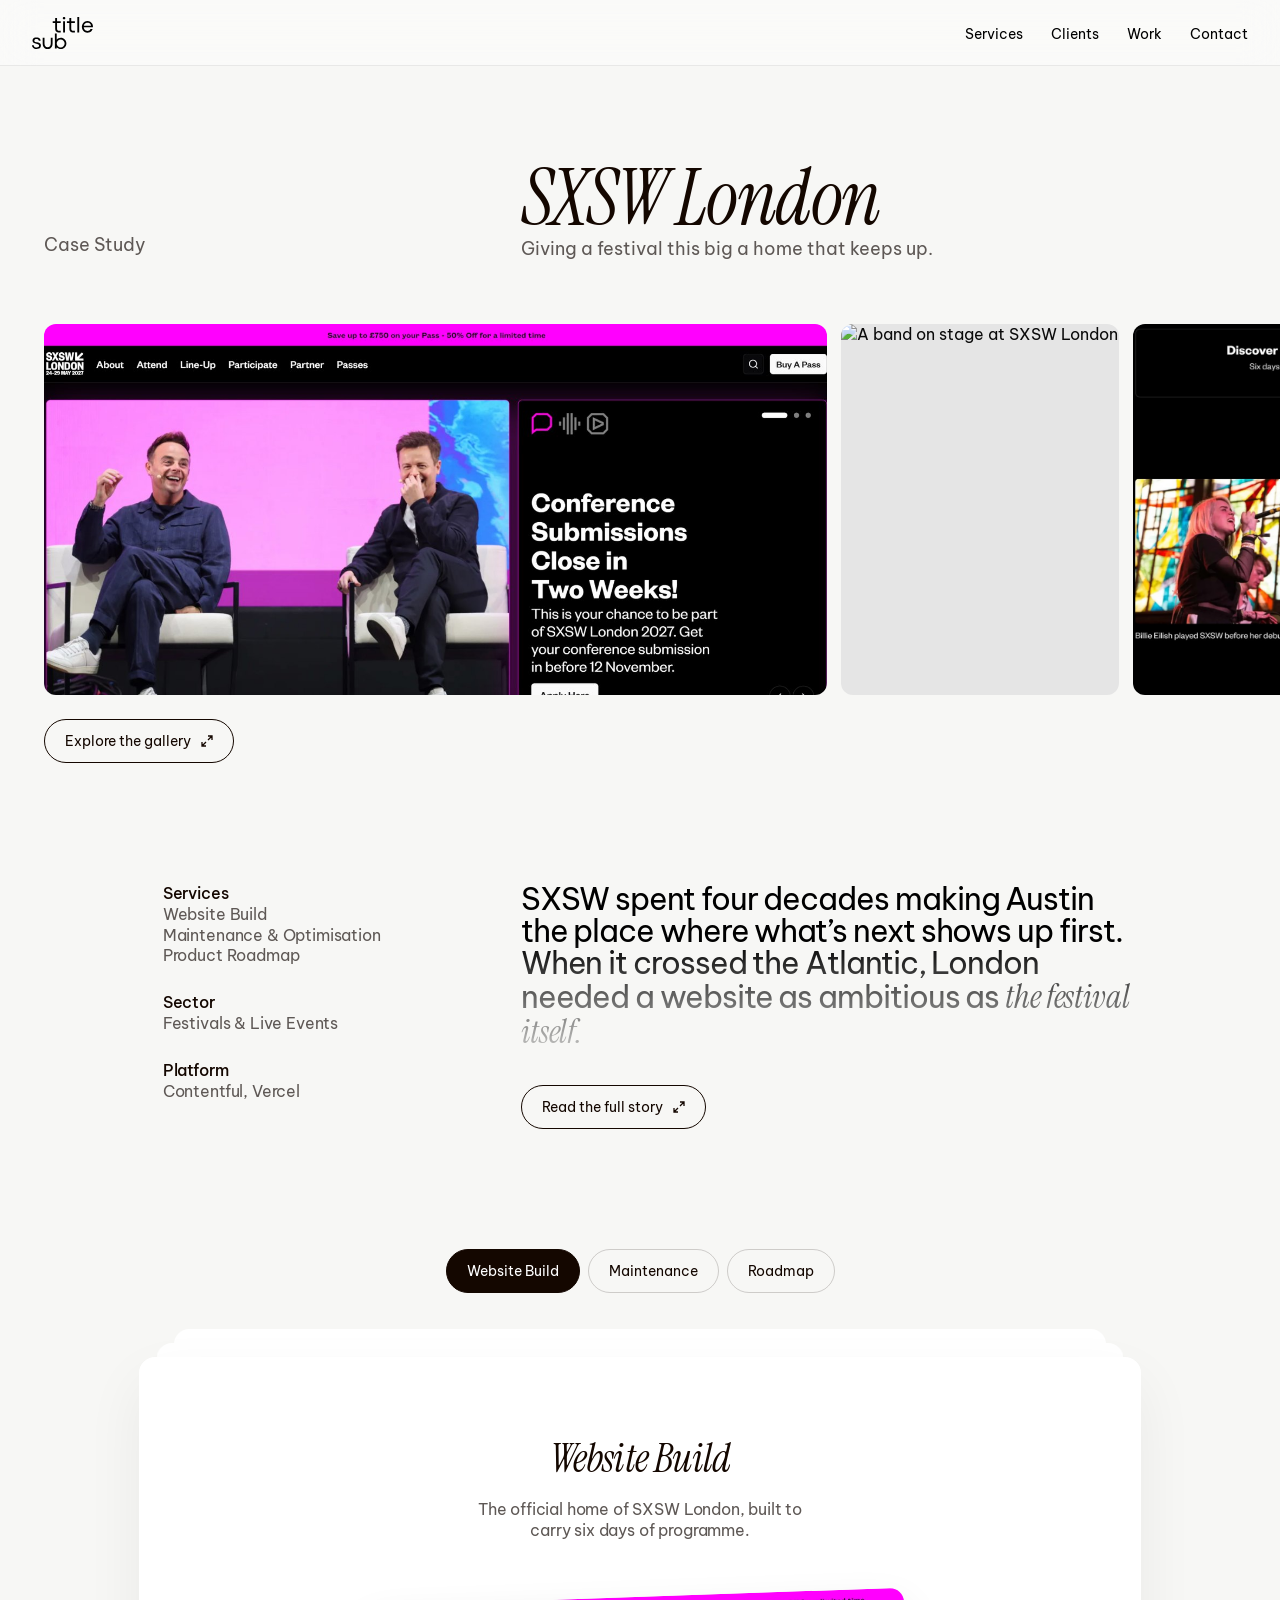
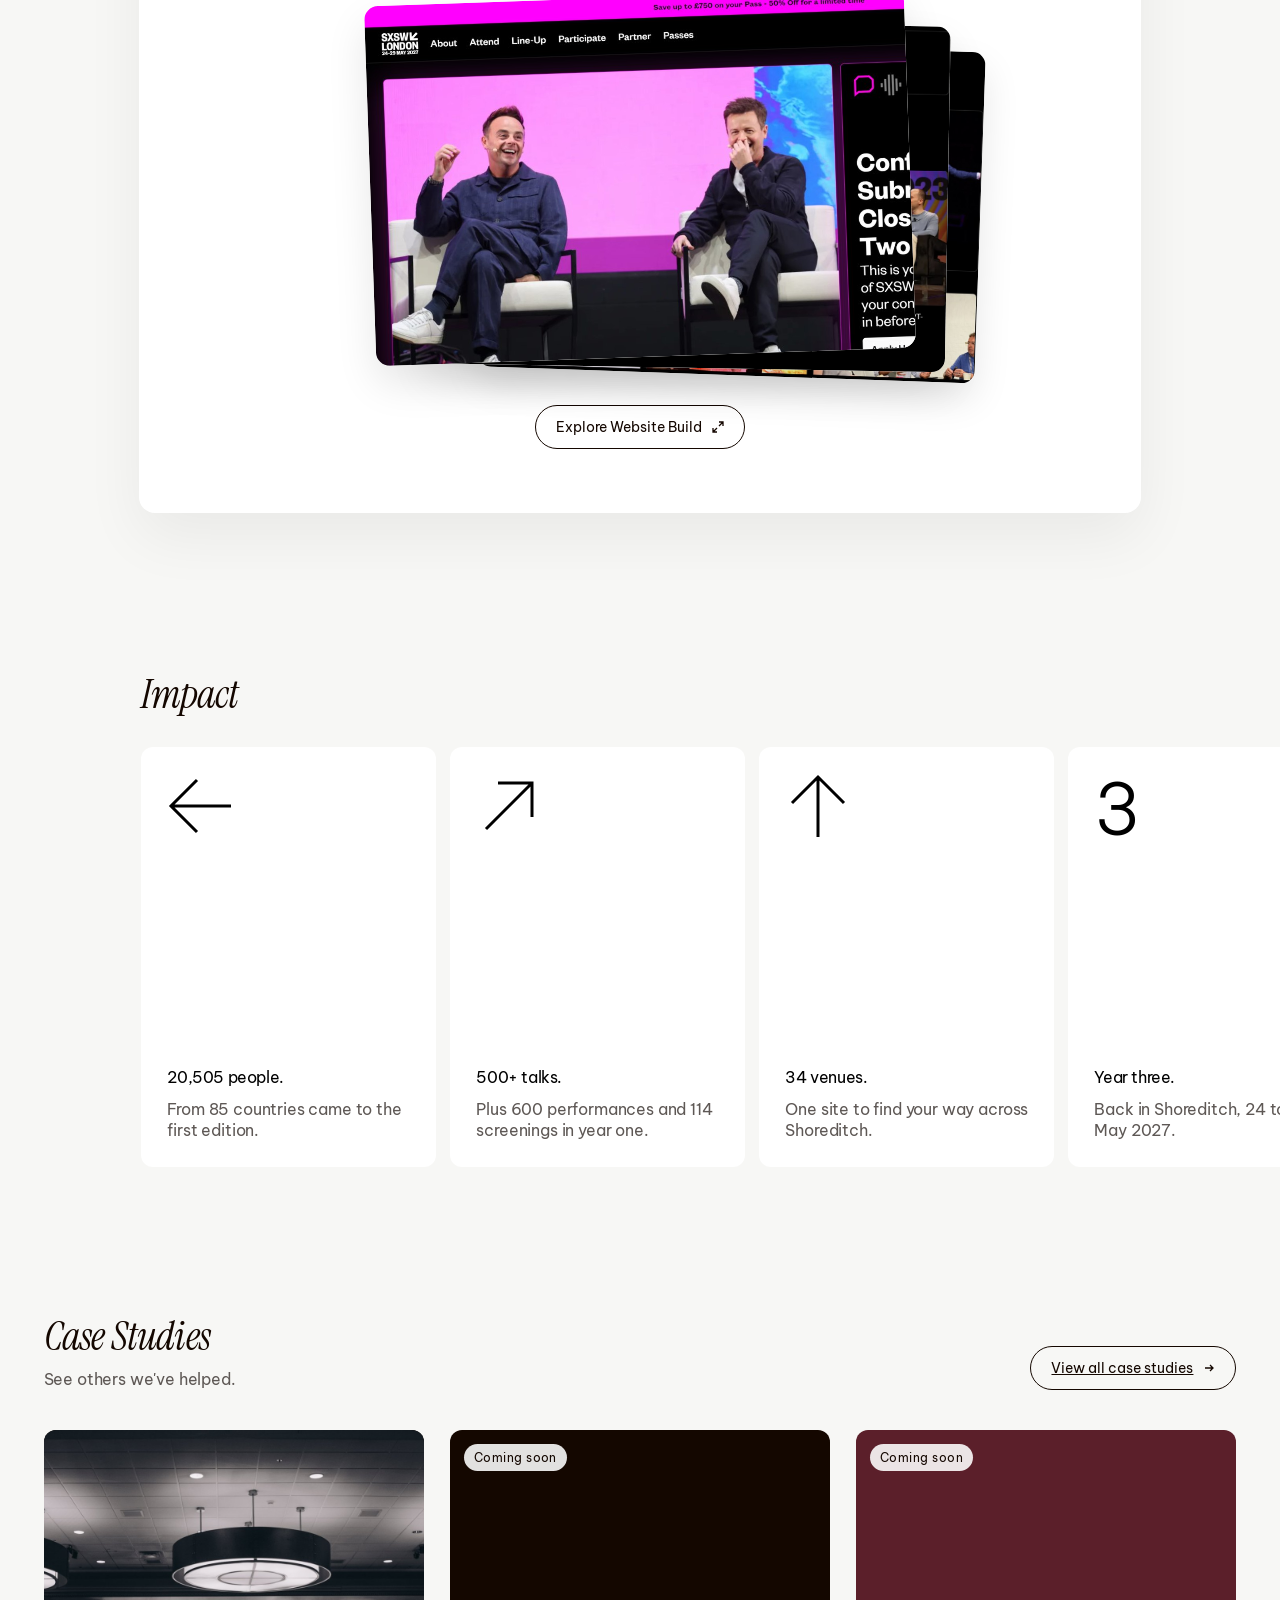
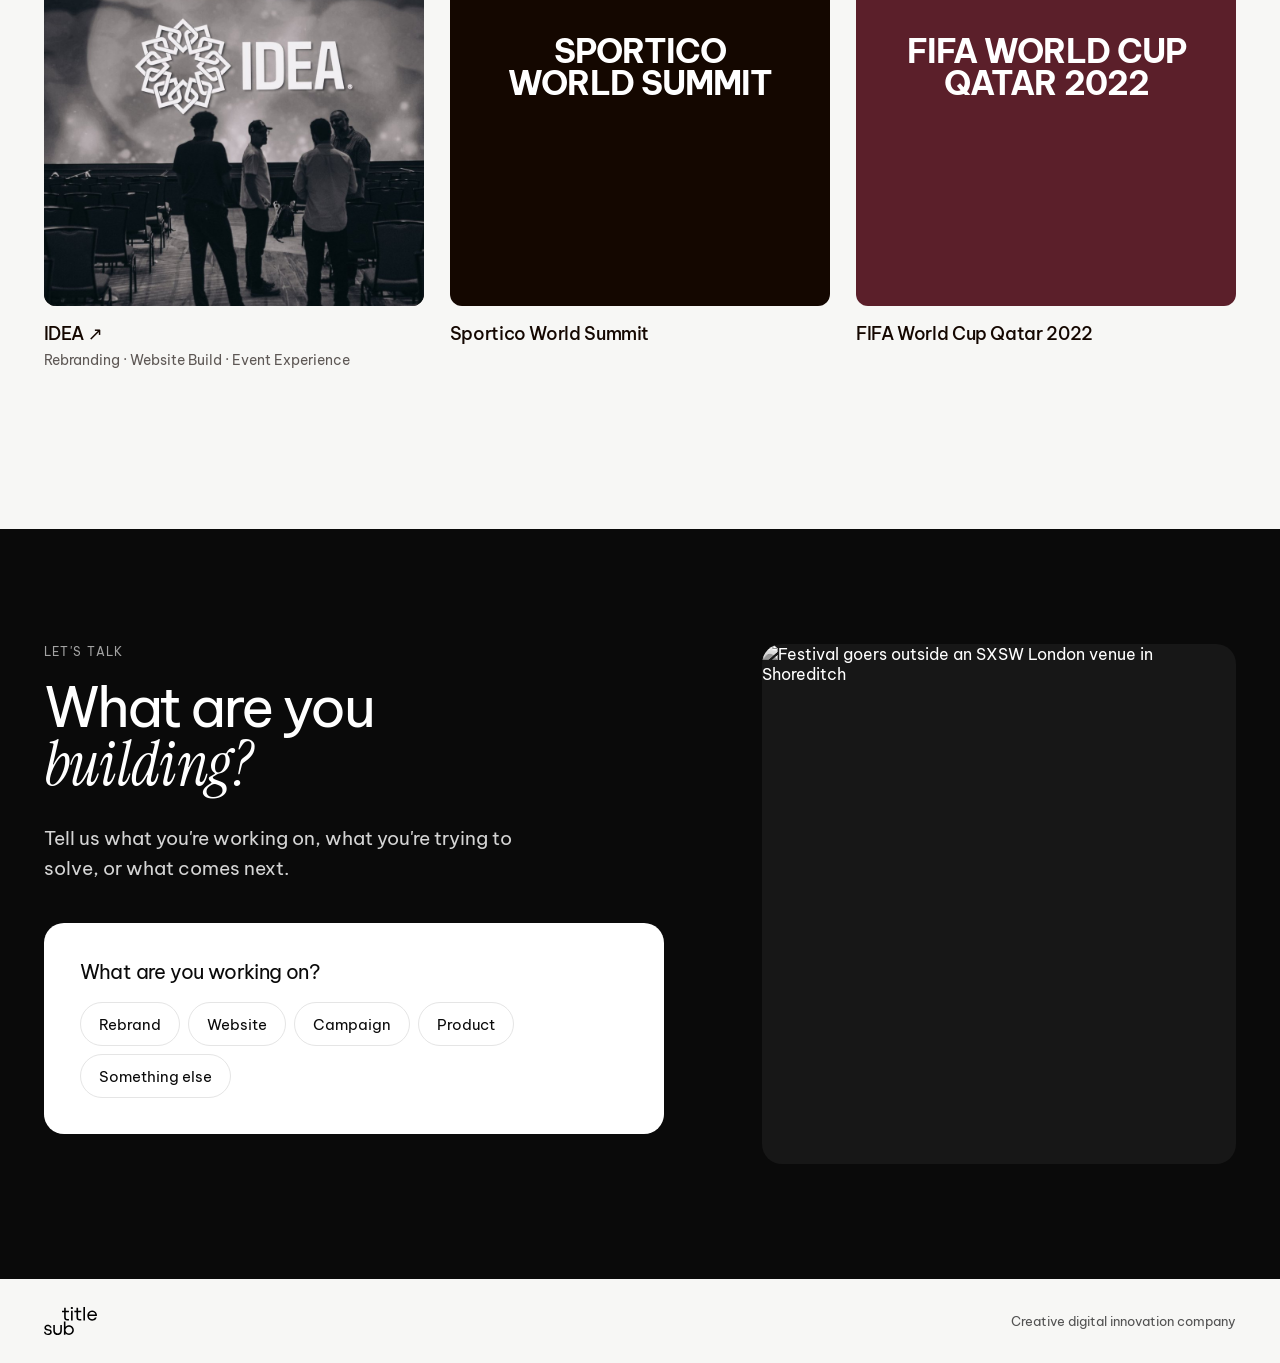
==== sxsw-london.html @ 3536a0f5 "SXSW London case study" ====
<!DOCTYPE html>
<html lang="en">
<head>
<meta charset="UTF-8">
<meta name="viewport" content="width=device-width, initial-scale=1.0">
<title>SXSW London / subtitle</title>
<meta name="robots" content="noindex">
<link rel="preconnect" href="https://fonts.googleapis.com">
<link rel="preconnect" href="https://fonts.gstatic.com" crossorigin>
<link rel="stylesheet" href="https://fonts.googleapis.com/css2?family=Be+Vietnam+Pro:wght@300;400;500;600;700&family=Instrument+Serif:ital@1&display=swap">
<link rel="stylesheet" href="assets/tiles.css">
<style>
:root{
  --ink:#0A0A0A; --grey-700:#404040; --grey-600:#525252; --grey-200:#E5E5E5;
  --paper:#F7F7F5; --white:#FFFFFF;
  --idea-midnight:#0D003C; --idea-abyss:#2B01BE; --idea-sky:#0190FF; --idea-frost:#D8EFFF;
  --ease:cubic-bezier(.16,1,.3,1);
  --gutter:clamp(20px,3.4vw,48px);
  --peek:min(240px,30vw);
}
*,*::before,*::after{box-sizing:border-box}
html{-webkit-text-size-adjust:100%;overflow-x:clip}
body{margin:0;background:var(--paper);color:var(--ink);font-family:'Be Vietnam Pro',system-ui,sans-serif;-webkit-font-smoothing:antialiased;overflow-x:clip}
img{display:block;max-width:100%}
a{color:inherit}
button{font:inherit;color:inherit;background:none;border:0;padding:0;cursor:pointer}
.serif{font-family:'Instrument Serif',Georgia,serif;font-style:italic;font-weight:400;letter-spacing:-.01em}
.label{font-size:12px;letter-spacing:.12em;text-transform:uppercase;color:var(--grey-600)}
.sr-only{position:absolute;width:1px;height:1px;overflow:hidden;clip:rect(0 0 0 0);white-space:nowrap}
:focus-visible{outline:2px solid var(--idea-abyss);outline-offset:3px}

/* ── NAV (matches wearesubtitle.com) ── */
.nav{position:fixed;top:0;left:0;right:0;height:66px;z-index:50;background:rgba(255,255,255,.4);-webkit-backdrop-filter:blur(18px);backdrop-filter:blur(18px);border-bottom:1px solid rgba(0,0,0,.07);transition:opacity .4s var(--ease),transform .4s var(--ease)}
.nav-inner{max-width:1536px;height:100%;margin:0 auto;padding:0 32px;display:flex;align-items:center;justify-content:space-between}
.nav-logo img{height:32px;width:auto}
.nav-links{display:flex;gap:28px;list-style:none;margin:0;padding:0}
.nav-links a{font-size:14px;color:#000;text-decoration:none}
.nav-links a:hover{text-decoration:underline;text-underline-offset:4px}
.nav.hidden{opacity:0;transform:translateY(-100%);pointer-events:none}
@media (max-width:560px){.nav-inner{padding:0 20px}.nav-links{gap:16px}.nav-links a{font-size:13px}}

/* ── HERO ──────────────────────── */
.hero{position:relative;height:220vh;background:var(--paper)}
.hero-stage{position:sticky;top:0;height:100vh;height:100svh;overflow:hidden;transition:transform .8s var(--ease)}
.hero-stage.shift{transform:translateX(-6vw)}
.beam{position:absolute;top:0;left:44vw;width:12vw;height:62vh;background:var(--idea-sky);opacity:0;clip-path:polygon(44% 0,56% 0,100% 100%,0 100%);pointer-events:none}
.scroll-cue{position:absolute;right:var(--gutter);bottom:8vh;display:flex;align-items:center;gap:12px;font-size:13px;color:var(--grey-600)}
.scroll-cue i{display:block;width:1px;height:48px;background:var(--ink)}
.blue{position:absolute;inset:0;background:var(--idea-abyss);clip-path:polygon(0 100%,46% 100%,54% 100%,100% 100%,100% 100%,0 100%);will-change:clip-path}
.hero-logo{position:absolute;left:var(--gutter);bottom:25vh;width:min(1040px,64vw)}
.hero-logo svg{display:block;width:100%;height:auto;overflow:visible}
.hero-logo .em,.hero-logo .wm{opacity:0;will-change:transform,opacity}
.floor{position:absolute;left:0;right:0;bottom:19vh;height:2px;background:var(--ink);transform:scaleX(0);transform-origin:left center}
.value{position:absolute;top:18vh;right:var(--gutter);text-align:right;color:var(--ink);font-size:clamp(30px,3.6vw,52px);line-height:1.05;letter-spacing:-.045em;max-width:860px;opacity:0}
.value .serif{font-size:1.15em}
.meta{position:absolute;left:var(--gutter);right:var(--gutter);bottom:5vh;display:grid;grid-template-columns:repeat(4,minmax(0,1fr));gap:32px;color:var(--ink);font-size:14px;line-height:1.4;opacity:0}
.meta b{display:block;font-weight:400;color:var(--grey-600);font-size:12px;letter-spacing:.1em;text-transform:uppercase;margin-bottom:6px}

.icon-btn{width:44px;height:44px;border-radius:50%;border:1px solid var(--ink);display:inline-flex;align-items:center;justify-content:center;font-size:18px;background:var(--white);transition:background .2s,color .2s}
.icon-btn:hover{background:var(--ink);color:var(--white)}
.mark-logo{position:absolute;top:50%;left:50%;width:min(860px,78vw);transform:translate(-50%,-58%)}
.mark-logo svg{width:100%;height:auto;display:block;overflow:visible}
.mark-logo .em,.mark-logo .wm{transition:transform .9s var(--ease),opacity .6s var(--ease)}
.mark-nums{position:absolute;left:0;right:0;bottom:16vh;display:flex;justify-content:center;gap:40px;font-size:14px;color:var(--grey-600)}
.mark-nums span{opacity:.3;transition:opacity .5s var(--ease)}
.mark-nums span.on{opacity:1}
.mark-nums b{color:var(--idea-abyss);font-weight:600}
.mark-cue{position:absolute;left:0;right:0;bottom:5vh;display:flex;flex-direction:column;align-items:center;gap:10px;font-size:13px;color:var(--grey-600)}
.mark-cue i{display:block;width:1px;height:32px;background:var(--ink)}

.site-link{position:relative;display:block;text-decoration:none;border-radius:12px}
.site-link .scroll-box{height:640px;overflow-y:auto;border-radius:12px;border:1px solid var(--grey-200)}
.site-link .scroll-box img{width:100%}
.hint{position:absolute;inset:0;display:flex;align-items:center;justify-content:center;background:rgba(13,0,60,.35);opacity:0;transition:opacity .3s var(--ease);pointer-events:none;border-radius:12px}
.hint span{background:var(--white);color:var(--ink);font-size:15px;padding:14px 22px;border-radius:100px;box-shadow:0 12px 32px rgba(0,0,0,.18);transform:translateY(8px);transition:transform .3s var(--ease)}
.site-link:hover .hint,.site-link:focus-visible .hint{opacity:1}
.site-link:hover .hint span,.site-link:focus-visible .hint span{transform:none}
@media (hover:none){.hint{opacity:1;background:transparent;align-items:flex-end;padding-bottom:16px}}
.site-link .scroll-box{overflow-y:auto}
/* ── CASE STUDY (Collins / Bose structure) ── */
:root{--w:min(1230px,calc(100vw - 2 * var(--gutter)));--edge:calc((100vw - var(--w)) / 2);--cs-grey:#5E5855}
.cs-wrap{width:var(--w);margin:0 auto}
.cs-title{font-family:'Instrument Serif',Georgia,serif;font-style:italic;font-weight:400;font-size:40px;line-height:1.05;letter-spacing:-.02em;margin:0;color:#140700}
.cs-body{font-size:16px;line-height:1.3;letter-spacing:-.01em;color:var(--cs-grey)}
.cs-pill{display:inline-flex;align-items:center;gap:10px;min-height:44px;padding:0 20px;border:1px solid #140700;border-radius:100px;font-size:14px;color:#140700;background:transparent;transition:background .25s,color .25s}
.cs-pill:hover{background:#140700;color:var(--white)}
.cs-pill svg{width:12px;height:12px}

.cs-head{display:grid;grid-template-columns:40% 60%;align-items:end;padding:160px 0 64px}
.cs-head small{font-size:18px;color:var(--cs-grey);padding-bottom:4px}
.cs-head h1{font-family:'Instrument Serif',Georgia,serif;font-style:italic;font-weight:400;font-size:clamp(56px,6vw,80px);line-height:1;letter-spacing:-.02em;margin:0;color:#140700}
.cs-head p{font-size:18px;color:var(--cs-grey);margin:0 0 0}

.cs-gallery{position:relative}
.cs-track{display:flex;gap:14px;overflow-x:auto;padding:0 var(--edge);scroll-snap-type:x proximity;scroll-padding-left:var(--edge);scrollbar-width:none;cursor:grab}
.cs-track::-webkit-scrollbar{display:none}
.cs-track.dragging{cursor:grabbing;scroll-snap-type:none}
.cs-track.dragging .cs-shot{pointer-events:none}
.cs-shot{flex:0 0 auto;height:clamp(300px,29vw,560px);border-radius:12px;overflow:hidden;background:var(--grey-200);scroll-snap-align:start;padding:0;cursor:pointer}
.cs-shot.wide{aspect-ratio:3/2}.cs-shot.tall{aspect-ratio:3/4}.cs-shot.pano{aspect-ratio:211/100}
.cs-shot img,.cs-shot video{width:100%;height:100%;object-fit:cover;display:block;transition:transform .9s var(--ease)}
.cs-shot:hover img,.cs-shot:hover video{transform:scale(1.025)}
.cs-gallery-cta{width:var(--w);margin:24px auto 0}

.cs-grid{display:grid;grid-template-columns:40% 60%;padding:120px 0}
.cs-meta{margin:0;padding-left:25%;display:flex;flex-direction:column;gap:26px;font-size:16px;line-height:1.3;letter-spacing:-.01em}
.cs-meta dt{font-weight:500;color:#140700}
.cs-meta dd{margin:0;color:var(--cs-grey)}
.cs-story p{margin:0 0 36px;max-width:620px;font-size:clamp(26px,2.4vw,36px);line-height:1.05;letter-spacing:-.035em;color:#000;-webkit-mask-image:linear-gradient(180deg,#000 35%,rgba(0,0,0,.22) 100%);mask-image:linear-gradient(180deg,#000 35%,rgba(0,0,0,.22) 100%)}
.cs-story p .serif{font-size:1.08em}

.cs-cards{padding-bottom:40px}
.deck-tabs{display:flex;justify-content:center;gap:8px;margin:0 auto 36px;padding:0 var(--gutter);overflow-x:auto;scrollbar-width:none}
.deck-tabs::-webkit-scrollbar{display:none}
.deck-tabs{justify-content:flex-start}.deck-tabs>:first-child{margin-left:auto}.deck-tabs>:last-child{margin-right:auto}
.deck-tab{flex:0 0 auto;min-height:44px;padding:0 20px;border:1px solid rgba(20,7,0,.18);border-radius:100px;background:transparent;color:#140700;font:inherit;font-size:14px;cursor:pointer;transition:background .3s var(--ease),color .3s var(--ease),border-color .3s var(--ease)}
.deck-tab:hover{border-color:#140700}
.deck-tab[aria-selected="true"]{background:#140700;border-color:#140700;color:var(--white)}
.deck{display:grid;width:min(1002px,calc(100vw - 2 * var(--gutter)));margin:0 auto;padding-top:28px;touch-action:pan-y}
.deck>.cs-card{grid-area:1/1;width:100%;transform-origin:50% 0;transition:transform .75s var(--ease),opacity .5s var(--ease),box-shadow .75s var(--ease);will-change:transform}
.deck>.cs-card>*{transition:opacity .35s var(--ease)}
.deck>.cs-card[data-pos="0"]{z-index:3;transform:none;box-shadow:0 24px 60px rgba(0,0,0,.06)}
.deck>.cs-card[data-pos="1"]{z-index:2;transform:translateY(-14px) scale(.965);cursor:pointer}
.deck>.cs-card[data-pos="2"]{z-index:1;transform:translateY(-28px) scale(.93);cursor:pointer}
.deck>.cs-card:not([data-pos="0"])>*{opacity:0;pointer-events:none}
.deck>.cs-card.lift{animation:deckLift .75s var(--ease)}
@keyframes deckLift{0%{transform:translateY(-14px) scale(.965)}40%{transform:translateY(-60px) scale(.985) rotate(-1deg)}100%{transform:none}}
.svc-media video{width:100%;display:block;border-radius:8px}
.svc-media.ig-media{padding:clamp(20px,4vw,40px) 0;overflow:hidden}
.ig-row{display:flex;gap:16px;overflow-x:auto;scroll-snap-type:x mandatory;padding:0 clamp(20px,4vw,40px);scrollbar-width:none}
.ig-row::-webkit-scrollbar{display:none}
.ig-item{flex:0 0 330px;scroll-snap-align:center}
.ig-item .instagram-media{margin:0!important;min-width:0!important;width:100%!important;border-radius:12px!important;box-shadow:none!important;border:1px solid rgba(0,0,0,.08)!important}
.ig-item blockquote.instagram-media{background:var(--white);padding:24px;font-size:14px}
.cs-card{width:min(1002px,calc(100vw - 2 * var(--gutter)));margin:0 auto;background:var(--white);border-radius:16px;padding:80px 24px 64px;text-align:center}
.cs-card .cs-body{max-width:330px;margin:20px auto 0}
.fan{position:relative;width:min(540px,80vw);aspect-ratio:540/360;margin:56px auto 48px;cursor:pointer}
.fan>*{position:absolute;inset:0;border-radius:14px;overflow:hidden;background:#F1F1EF;box-shadow:0 18px 40px rgba(0,0,0,.10);transition:transform .7s var(--ease)}
.fan img{width:100%;height:100%;object-fit:cover;object-position:top center}
.fan img.fit{object-fit:contain;background:var(--white)}
.press-card{text-decoration:none}
.fan .f3{transform:translate(17%,9%) rotate(2deg) scale(.92)}
.fan .f2{transform:translate(9%,5%) rotate(1deg) scale(.96)}
.fan .f1{transform:rotate(-2deg)}
.fan:hover .f3{transform:translate(22%,11%) rotate(4deg) scale(.92)}
.fan:hover .f2{transform:translate(12%,6%) rotate(2deg) scale(.96)}
.fan:hover .f1{transform:rotate(-3deg) translateX(-2%)}

.cs-row-sec{padding:120px 0 0}
.cs-row-sec .cs-title{width:var(--w);margin:0 auto 32px;padding-left:calc(var(--w) * .082)}
.cs-row{display:flex;gap:14px;overflow-x:auto;padding:0 var(--edge) 8px calc(var(--edge) + var(--w) * .082);scrollbar-width:none}
.cs-row::-webkit-scrollbar{display:none}
.impact-card{flex:0 0 auto;width:295px;min-height:420px;background:var(--white);border-radius:12px;padding:26px;display:flex;flex-direction:column;justify-content:space-between}
.impact-card .glyph{font-size:72px;font-weight:300;line-height:1;letter-spacing:-.04em;color:#000;height:72px}
.impact-card .glyph svg{width:66px;height:66px}
.impact-card h3{font-size:16px;font-weight:400;letter-spacing:-.025em;margin:0 0 12px;color:#000}
.impact-card p{margin:0}
.press-card{flex:0 0 auto;width:295px}
.press-card .tile{height:197px;border-radius:12px;background:var(--white);display:flex;align-items:center;justify-content:center;font-size:24px;font-weight:600;letter-spacing:-.03em;color:#9e9e9e}
.press-card .pt{display:flex;justify-content:space-between;align-items:center;margin:14px 4px 10px;font-size:18px;font-weight:500;letter-spacing:-.01em;color:#140700}
.press-card p{margin:0 4px}
.press-card .tile img{display:block;height:auto}.press-card .tile .logo-yf{width:62%}.press-card .tile .logo-unhcr{width:58%}
.inline-link{color:#140700;text-decoration:underline;text-underline-offset:3px;white-space:nowrap}.inline-link:hover{color:var(--idea-abyss)}

.cs-more{padding:140px 0 160px}
.more-head{display:flex;justify-content:space-between;align-items:flex-end;gap:24px;flex-wrap:wrap;margin-bottom:40px}
.more-head .cs-body{margin:12px 0 0}

/* ── SHEETS ── */
.sheet-bg{position:fixed;inset:0;z-index:85;background:rgba(10,10,10,.35);opacity:0;pointer-events:none;transition:opacity .5s var(--ease)}
body.sheet-open .sheet-bg{opacity:1;pointer-events:auto}
main,.footer{transition:transform .6s var(--ease),border-radius .6s var(--ease)}
body.sheet-open main{transform:scale(.965);border-radius:16px;overflow:hidden}
body.sheet-open .nav{opacity:0;pointer-events:none}
.sheet{position:fixed;left:0;right:0;bottom:0;top:28px;z-index:90;background:var(--white);border-radius:16px 16px 0 0;transform:translateY(102%);visibility:hidden;transition:transform .65s var(--ease),visibility 0s linear .65s;overflow-y:auto;overscroll-behavior:contain}
.sheet.open{transform:none;visibility:visible;transition:transform .65s var(--ease),visibility 0s}
.sheet-x{position:sticky;top:16px;float:right;margin:16px 16px 0 0;width:40px;height:40px;border-radius:50%;background:var(--white);box-shadow:0 2px 12px rgba(0,0,0,.12);display:flex;align-items:center;justify-content:center;font-size:15px;z-index:2}
.sheet-in{width:min(600px,calc(100vw - 48px));margin:0 auto;padding:72px 0 120px;clear:both}
.sheet-in.wide{width:min(1040px,calc(100vw - 48px))}
.story-sheet .lead-p{font-size:clamp(26px,2.4vw,34px);line-height:1.08;letter-spacing:-.035em;color:#000;margin:0 0 48px}
.story-sheet h4{font-size:16px;font-weight:500;color:#140700;margin:36px 0 8px;letter-spacing:-.01em}
.story-sheet p.cs-body{margin:0 0 20px;max-width:560px}
.story-sheet p.cs-body:last-child{margin-top:36px;font-size:clamp(22px,2vw,28px);line-height:1.15;letter-spacing:-.03em;color:#000}
.story-sheet p.cs-body:last-child .serif{font-size:1.1em}
.gal-sheet img,.gal-sheet video{width:100%;display:block;border-radius:12px;margin-bottom:16px;background:var(--grey-200)}
.svc-sheet .cs-body.intro{margin:20px 0 80px;max-width:330px}
.svc-item{display:grid;grid-template-columns:34% 66%;gap:0;margin-bottom:28px}
.svc-item h4{font-size:15px;font-weight:500;margin:0;color:#140700;letter-spacing:-.01em}
.svc-item p{margin:0}
.svc-media{background:#F3F3F1;border-radius:12px;padding:clamp(20px,5vw,56px);margin-bottom:96px;display:grid;gap:12px}
.svc-media.two{grid-template-columns:repeat(2,minmax(0,1fr))}
.svc-media img{width:100%;border-radius:8px}
.svc-media .acr{display:flex;justify-content:center;gap:clamp(16px,4vw,40px);font-size:clamp(48px,8vw,88px);font-weight:600;letter-spacing:-.05em;color:var(--idea-abyss);line-height:1}
.svc-media .acr span{display:flex;flex-direction:column;align-items:center;gap:10px}
.svc-media .acr small{font-size:12px;font-weight:400;letter-spacing:0;color:var(--cs-grey)}
.svc-media .scroll-box{height:520px;overflow-y:auto;border-radius:8px;background:var(--white)}
.svc-media .site-link{border-radius:8px}

@media (max-width:860px){
  .cs-head,.cs-grid{grid-template-columns:1fr;gap:24px}
  .cs-head{padding-top:120px}
  .cs-meta{padding-left:0;flex-direction:row;flex-wrap:wrap;gap:20px 32px}
  .cs-row-sec .cs-title,.cs-row{padding-left:var(--edge)}
  .svc-item{grid-template-columns:1fr;gap:8px}
  .svc-media.two{grid-template-columns:1fr}
  .fan{width:64vw}
  .deck-tab{padding:0 14px;font-size:13px}
  .deck-tabs{gap:6px;padding:0 16px}
  .cs-card{overflow:hidden}
}

/* ── CTA + FOOTER ──────────────── */
.cta{background:var(--ink);color:var(--white);padding:clamp(72px,9vw,140px) var(--gutter)}
.cta-grid{max-width:1440px;margin:0 auto;display:grid;grid-template-columns:minmax(0,1.15fr) minmax(0,.85fr);gap:clamp(40px,6vw,96px);align-items:stretch}
.cta .label{color:#A3A3A3}
.cta h2{margin:20px 0 0;font-weight:400;font-size:clamp(40px,4.4vw,64px);letter-spacing:-.05em;line-height:1}
.cta h2 .serif{font-weight:400;font-size:1.08em}
.cta-sub{font-size:clamp(17px,1.5vw,20px);line-height:1.55;color:#D4D4D4;max-width:480px;margin:28px 0 40px}
.cta-photo{position:relative;border-radius:20px;overflow:hidden;min-height:520px;background:#171717}
.cta-photo img{position:absolute;inset:0;width:100%;height:100%;object-fit:cover;object-position:60% 30%;filter:grayscale(1) contrast(1.08);transform:scale(1.04);transition:transform 1.4s var(--ease)}
.cta-photo.in img{transform:none}

.lead{background:var(--white);color:var(--ink);border-radius:20px;padding:clamp(24px,3vw,36px);max-width:620px}
.lead-q{font-size:20px;letter-spacing:-.03em;margin:0 0 18px}
.chips{display:flex;flex-wrap:wrap;gap:8px;border:0;padding:0;margin:0}
.chip{min-height:44px;padding:0 18px;border-radius:100px;border:1px solid var(--grey-200);font-size:15px;transition:background .2s,border-color .2s,color .2s}
.chip:hover{border-color:var(--ink)}
.chip[aria-pressed="true"]{background:var(--ink);color:var(--white);border-color:var(--ink)}
.lead-more{display:grid;grid-template-rows:0fr;transition:grid-template-rows .6s var(--ease)}
.lead.step2 .lead-more{grid-template-rows:1fr}
.lead-more>div{overflow:hidden}
.fields{display:grid;grid-template-columns:repeat(2,minmax(0,1fr));gap:14px;padding-top:24px}
.field{display:flex;flex-direction:column;gap:6px}
.field.full{grid-column:1 / -1}
.field label{font-size:13px;color:var(--grey-600)}
.field input,.field textarea{font:inherit;font-size:16px;color:var(--ink);background:var(--paper);border:1px solid transparent;border-radius:12px;padding:13px 14px;transition:border-color .2s,background .2s}
.field textarea{min-height:96px;resize:vertical}
.field input:focus,.field textarea:focus{outline:none;border-color:var(--ink);background:var(--white)}
.send{grid-column:1 / -1;display:flex;justify-content:space-between;align-items:center;min-height:56px;padding:0 24px;margin-top:6px;border-radius:100px;background:var(--ink);color:var(--white);font-size:16px;transition:background .25s}
.send:hover{background:var(--idea-abyss)}
.send .arr{transition:transform .3s var(--ease)}
.send:hover .arr{transform:translateX(4px)}
.thanks{display:none}
.lead.done form{display:none}
.lead.done .thanks{display:block}
.thanks h3{font-size:clamp(28px,3vw,40px);font-weight:400;letter-spacing:-.05em;line-height:1.05;margin:0 0 12px}
.thanks p{font-size:16px;line-height:1.6;color:var(--grey-600);margin:0 0 24px}
.text-btn{font-size:14px;text-decoration:underline;text-underline-offset:4px}
@media (max-width:900px){.cta-grid{grid-template-columns:1fr}.cta-photo{min-height:300px}}
@media (max-width:560px){.fields{grid-template-columns:1fr}}
.footer{padding:28px var(--gutter);display:flex;flex-wrap:wrap;justify-content:space-between;align-items:center;gap:12px;font-size:13px;color:var(--grey-600)}
.footer img{height:28px;width:auto}

/* ── REVEAL ────────────────────── */
.reveal{opacity:0;transform:translateY(24px);transition:opacity .7s var(--ease),transform .7s var(--ease)}
.reveal.in{opacity:1;transform:none}

@media (max-width:760px){
  .meta{grid-template-columns:repeat(2,minmax(0,1fr));gap:16px;font-size:12px}
  .value{top:14vh;left:var(--gutter);text-align:left}
  .floor{bottom:27vh}
  .hero-logo{width:calc(100vw - 2 * var(--gutter));bottom:33vh}
  .br-d{display:none}
  .grid2{grid-template-columns:1fr}
  .site-link .scroll-box{height:480px}
  .scroll-cue{display:none}
}
@media (prefers-reduced-motion:reduce){
  *{transition-duration:.01ms!important;scroll-behavior:auto!important}
  .hero{height:100vh}
  .reveal{opacity:1;transform:none}
}
</style>
</head>
<body>

<header class="nav" id="nav">
  <div class="nav-inner">
    <a class="nav-logo" href="https://wearesubtitle.com/#top" aria-label="subtitle home"><img src="assets/subtitle-logo-black.svg" alt="subtitle"></a>
    <nav aria-label="Main"><ul class="nav-links">
      <li><a href="https://wearesubtitle.com/#offerings">Services</a></li>
      <li><a href="https://wearesubtitle.com/#clients">Clients</a></li>
      <li><a href="https://wearesubtitle.com/#work">Work</a></li>
      <li><a href="#contact">Contact</a></li>
    </ul></nav>
  </div>
</header>

<main>
  <!-- CASE STUDY HEAD -->
  <div class="cs-wrap cs-head">
    <small>Case Study</small>
    <div>
      <h1>SXSW London</h1>
      <p>Giving a festival this big a home that keeps up.</p>
    </div>
  </div>

  <!-- GALLERY -->
  <section class="cs-gallery" aria-label="Gallery">
    <div class="cs-track" id="track">
      <button class="cs-shot pano" data-g="0"><img src="assets/sxsw/site-hero.jpg" alt="The SXSW London homepage" loading="lazy"></button>
      <button class="cs-shot tall" data-g="1"><img src="https://images.ctfassets.net/ncjvo7rlyfez/h4J8EdS8bMXYxXBJUZVDj/52a35695a646c5efb65b553828e71e5d/KG2_8682_Q8OM0T9c_20260606093459.JPG?w=900&amp;h=1200&amp;fit=fill&amp;fm=webp" alt="A band on stage at SXSW London" loading="lazy"></button>
      <button class="cs-shot wide" data-g="2"><img src="assets/sxsw/site-first.jpg" alt="The SXSW London homepage, It Happens at SXSW First" loading="lazy"></button>
      <button class="cs-shot tall" data-g="3"><img src="https://images.ctfassets.net/ncjvo7rlyfez/bzMeIE7NRul6E0bUDCexp/57a3efb393eb9eb62ca89957403a7200/SW2_1395_btLUSY7L_20260604041902__1_.jpg?w=900&amp;h=1200&amp;fit=fill&amp;fm=webp" alt="Festival goers outside an SXSW London venue in Shoreditch" loading="lazy"></button>
      <button class="cs-shot wide" data-g="4"><img src="https://images.ctfassets.net/ncjvo7rlyfez/2zlNXTRNYW9uEmYK6hXNoL/dda9cb0884a254b04e99f89d20ebfe8d/_DSC2339_NKCMnJgG_20260602102733.jpeg?w=1500&amp;h=1000&amp;fit=fill&amp;fm=webp" alt="A speaker on stage at SXSW London" loading="lazy"></button>
      <button class="cs-shot wide" data-g="5"><img src="assets/sxsw/site-programme.jpg" alt="The programme on the SXSW London website" loading="lazy"></button>
    </div>
    <div class="cs-gallery-cta"><button class="cs-pill" data-open="galSheet">Explore the gallery <svg viewBox="0 0 12 12" fill="none" stroke="currentColor" stroke-width="1.3" aria-hidden="true"><path d="M7 1h4v4M11 1 7 5M5 11H1V7M1 11l4-4"/></svg></button></div>
  </section>

  <!-- META + STORY -->
  <div class="cs-wrap cs-grid">
    <dl class="cs-meta reveal">
      <div><dt>Services</dt><dd>Website Build<br>Maintenance &amp; Optimisation<br>Product Roadmap</dd></div>
      <div><dt>Sector</dt><dd>Festivals &amp; Live Events</dd></div>
      <div><dt>Platform</dt><dd>Contentful, Vercel</dd></div>
    </dl>
    <div class="cs-story reveal">
      <p>SXSW spent four decades making Austin the place where what&#8217;s next shows up first. When it crossed the Atlantic, London needed a website as ambitious as <span class="serif">the festival itself.</span></p>
      <button class="cs-pill" data-open="storySheet">Read the full story <svg viewBox="0 0 12 12" fill="none" stroke="currentColor" stroke-width="1.3" aria-hidden="true"><path d="M7 1h4v4M11 1 7 5M5 11H1V7M1 11l4-4"/></svg></button>
    </div>
  </div>

  <!-- SERVICES -->
  <section class="cs-cards reveal" aria-label="Services">
    <div class="deck-tabs" role="tablist" aria-label="Choose a discipline">
      <button class="deck-tab" role="tab" id="tab-web" aria-controls="card-web" aria-selected="true">Website Build</button>
      <button class="deck-tab" role="tab" id="tab-care" aria-controls="card-care" aria-selected="false" tabindex="-1">Maintenance</button>
      <button class="deck-tab" role="tab" id="tab-road" aria-controls="card-road" aria-selected="false" tabindex="-1">Roadmap</button>
    </div>
    <div class="deck" id="deck">
    <article class="cs-card" id="card-web" role="tabpanel" aria-labelledby="tab-web" data-pos="0">
      <h2 class="cs-title">Website Build</h2>
      <p class="cs-body">The official home of SXSW London, built to carry six days of programme.</p>
      <div class="fan" data-open="webSheet" role="button" tabindex="0" aria-label="Explore Website Build">
        <div class="f3"><img src="assets/sxsw/site-programme.jpg" alt="" loading="lazy" style="object-position:center top"></div>
        <div class="f2"><img src="assets/sxsw/site-first.jpg" alt="" loading="lazy" style="object-position:center top"></div>
        <div class="f1"><img src="assets/sxsw/site-hero.jpg" alt="" loading="lazy" style="object-position:left top"></div>
      </div>
      <button class="cs-pill" data-open="webSheet">Explore Website Build <svg viewBox="0 0 12 12" fill="none" stroke="currentColor" stroke-width="1.3" aria-hidden="true"><path d="M7 1h4v4M11 1 7 5M5 11H1V7M1 11l4-4"/></svg></button>
    </article>
    <article class="cs-card" id="card-care" role="tabpanel" aria-labelledby="tab-care" data-pos="1">
      <h2 class="cs-title">Maintenance</h2>
      <p class="cs-body">Always on, from the first announcement to the last encore.</p>
      <div class="fan" data-open="careSheet" role="button" tabindex="0" aria-label="Explore Maintenance">
        <div class="f3"><img src="https://images.ctfassets.net/ncjvo7rlyfez/h4J8EdS8bMXYxXBJUZVDj/52a35695a646c5efb65b553828e71e5d/KG2_8682_Q8OM0T9c_20260606093459.JPG?w=1100&amp;h=740&amp;fit=fill&amp;fm=webp" alt="" loading="lazy" style="object-position:center"></div>
        <div class="f2"><img src="https://images.ctfassets.net/ncjvo7rlyfez/bzMeIE7NRul6E0bUDCexp/57a3efb393eb9eb62ca89957403a7200/SW2_1395_btLUSY7L_20260604041902__1_.jpg?w=1100&amp;h=740&amp;fit=fill&amp;fm=webp" alt="" loading="lazy" style="object-position:center"></div>
        <div class="f1"><img src="assets/sxsw/site-hero.jpg" alt="" loading="lazy" style="object-position:left top"></div>
      </div>
      <button class="cs-pill" data-open="careSheet">Explore Maintenance <svg viewBox="0 0 12 12" fill="none" stroke="currentColor" stroke-width="1.3" aria-hidden="true"><path d="M7 1h4v4M11 1 7 5M5 11H1V7M1 11l4-4"/></svg></button>
    </article>
    <article class="cs-card" id="card-road" role="tabpanel" aria-labelledby="tab-road" data-pos="2">
      <h2 class="cs-title">Roadmap</h2>
      <p class="cs-body">Every year a phase. Every phase shipped before the doors open.</p>
      <div class="fan" data-open="roadSheet" role="button" tabindex="0" aria-label="Explore Roadmap">
        <div class="f3"><img src="https://images.ctfassets.net/ncjvo7rlyfez/2zlNXTRNYW9uEmYK6hXNoL/dda9cb0884a254b04e99f89d20ebfe8d/_DSC2339_NKCMnJgG_20260602102733.jpeg?w=1100&amp;h=740&amp;fit=fill&amp;fm=webp" alt="" loading="lazy" style="object-position:center"></div>
        <div class="f2"><img src="https://images.ctfassets.net/ncjvo7rlyfez/bzMeIE7NRul6E0bUDCexp/57a3efb393eb9eb62ca89957403a7200/SW2_1395_btLUSY7L_20260604041902__1_.jpg?w=1100&amp;h=740&amp;fit=fill&amp;fm=webp" alt="" loading="lazy" style="object-position:center"></div>
        <div class="f1"><img src="https://images.ctfassets.net/ncjvo7rlyfez/2CY4vYYvLFQGVvR98JvkIR/49cd430bea860e92611d6e9559716204/SXSW_London__3_.png?w=1100&amp;h=740&amp;fit=fill&amp;fm=webp" alt="" loading="lazy" style="object-position:right top"></div>
      </div>
      <button class="cs-pill" data-open="roadSheet">Explore Roadmap <svg viewBox="0 0 12 12" fill="none" stroke="currentColor" stroke-width="1.3" aria-hidden="true"><path d="M7 1h4v4M11 1 7 5M5 11H1V7M1 11l4-4"/></svg></button>
    </article>
    </div>
  </section>

  <!-- IMPACT -->
  <section class="cs-row-sec" aria-label="Impact">
    <h2 class="cs-title reveal">Impact</h2>
    <div class="cs-row">
      <div class="impact-card"><div class="glyph"><svg viewBox="0 0 66 66" fill="none" stroke="#000" stroke-width="3"><path d="M64 33H4M30 7 4 33l26 26"/></svg></div><div><h3>20,505 people.</h3><p class="cs-body">From 85 countries came to the first edition.</p></div></div>
      <div class="impact-card"><div class="glyph"><svg viewBox="0 0 66 66" fill="none" stroke="#000" stroke-width="3"><path d="M10 56 56 10M22 10h34v34"/></svg></div><div><h3>500+ talks.</h3><p class="cs-body">Plus 600 performances and 114 screenings in year one.</p></div></div>
      <div class="impact-card"><div class="glyph"><svg viewBox="0 0 66 66" fill="none" stroke="#000" stroke-width="3"><path d="M33 64V4M7 30 33 4l26 26"/></svg></div><div><h3>34 venues.</h3><p class="cs-body">One site to find your way across Shoreditch.</p></div></div>
      <div class="impact-card"><div class="glyph">3</div><div><h3>Year three.</h3><p class="cs-body">Back in Shoreditch, 24 to 29 May 2027.</p></div></div>
    </div>
  </section>

  <!-- CASE STUDIES -->
  <section class="cs-more" aria-label="Case studies">
    <div class="cs-wrap more-head">
      <div>
        <h2 class="cs-title">Case Studies</h2>
        <p class="cs-body">See others we've helped.</p>
      </div>
      <a class="cs-pill" href="case-studies.html">View all case studies <svg viewBox="0 0 12 12" fill="none" stroke="currentColor" stroke-width="1.3" aria-hidden="true"><path d="M2 6h8M7 3l3 3-3 3"/></svg></a>
    </div>
    <div class="cs-wrap tiles" id="moreTiles"></div>
  </section>

  <!-- CTA -->
  <section class="cta" id="contact">
    <div class="cta-grid">
      <div>
        <div class="label">Let's talk</div>
        <h2>What are you<br><span class="serif">building?</span></h2>
        <p class="cta-sub">Tell us what you're working on, what you're trying to solve, or what comes next.</p>
        <div class="lead" id="lead">
          <form id="leadForm" novalidate>
            <p class="lead-q" id="leadQ">What are you working on?</p>
            <fieldset class="chips" aria-labelledby="leadQ">
              <button type="button" class="chip" aria-pressed="false">Rebrand</button>
              <button type="button" class="chip" aria-pressed="false">Website</button>
              <button type="button" class="chip" aria-pressed="false">Campaign</button>
              <button type="button" class="chip" aria-pressed="false">Product</button>
              <button type="button" class="chip" aria-pressed="false">Something else</button>
            </fieldset>
            <div class="lead-more"><div>
              <div class="fields">
                <div class="field"><label for="fName">Name</label><input id="fName" name="name" autocomplete="name" required tabindex="-1"></div>
                <div class="field"><label for="fEmail">Email</label><input id="fEmail" name="email" type="email" autocomplete="email" required tabindex="-1"></div>
                <div class="field full"><label for="fOrg">Organization</label><input id="fOrg" name="organization" autocomplete="organization" tabindex="-1"></div>
                <div class="field full"><label for="fMsg">Anything we should know? <span>(optional)</span></label><textarea id="fMsg" name="message" tabindex="-1"></textarea></div>
                <button type="submit" class="send" tabindex="-1"><span>Start the conversation</span><span class="arr" aria-hidden="true">&#8594;</span></button>
              </div>
            </div></div>
          </form>
          <div class="thanks" role="status" aria-live="polite">
            <h3 id="thanksTitle">Thank you.</h3>
            <p>Your note is in. We'll be in touch soon.</p>
            <button type="button" class="text-btn" id="leadReset">Send another</button>
          </div>
        </div>
      </div>
      <div class="cta-photo reveal"><img src="https://images.ctfassets.net/ncjvo7rlyfez/bzMeIE7NRul6E0bUDCexp/57a3efb393eb9eb62ca89957403a7200/SW2_1395_btLUSY7L_20260604041902__1_.jpg?w=1100&amp;h=1300&amp;fit=fill&amp;fm=webp" alt="Festival goers outside an SXSW London venue in Shoreditch" loading="lazy"></div>
    </div>
  </section>
</main>

<footer class="footer">
  <img src="assets/subtitle-logo-black.svg" alt="subtitle">
  <span>Creative digital innovation company</span>
</footer>

<!-- SHEETS -->
<div class="sheet-bg" id="sheetBg"></div>

<div class="sheet story-sheet" id="storySheet" role="dialog" aria-modal="true" aria-label="The full story">
  <button class="sheet-x" aria-label="Close">&#10005;</button>
  <div class="sheet-in">
    <p class="lead-p">SXSW spent four decades making Austin the place where what&#8217;s next shows up first. When it crossed the Atlantic, London needed a website as ambitious as <span class="serif">the festival itself.</span></p>
    <p class="cs-body">Six days. Venues across Shoreditch and east London. Hundreds of talks, gigs and screenings. One site had to carry all of it and still feel like SXSW.</p>
    <p class="cs-body">We built the official SXSW London website on Contentful, so the festival team can publish the programme as fast as it changes.</p>
    <p class="cs-body"><b>2025.</b> The first edition: 20,505 people from 85 countries, 34 venues, more than 500 talks, 600 performances and 114 screenings.</p>
    <p class="cs-body"><b>2026.</b> The second edition grew across east London, from the Truman Brewery to the Barbican, with more than 800 speakers.</p>
    <p class="cs-body"><b>2027.</b> Back in Shoreditch, 24 to 29 May. We plan each year as its own phase, scoped and shipped before the doors open.</p>
    <p class="cs-body">Built for the first edition. Ready for <span class="serif">the next.</span></p>
  </div>
</div>

<div class="sheet gal-sheet" id="galSheet" role="dialog" aria-modal="true" aria-label="Gallery">
  <button class="sheet-x" aria-label="Close">&#10005;</button>
  <div class="sheet-in wide">
    <img id="g0" src="assets/sxsw/site-hero.jpg" alt="The SXSW London homepage" loading="lazy">
    <img id="g1" src="https://images.ctfassets.net/ncjvo7rlyfez/h4J8EdS8bMXYxXBJUZVDj/52a35695a646c5efb65b553828e71e5d/KG2_8682_Q8OM0T9c_20260606093459.JPG?w=900&amp;h=1200&amp;fit=fill&amp;fm=webp" alt="A band on stage at SXSW London" loading="lazy">
    <img id="g2" src="assets/sxsw/site-first.jpg" alt="The SXSW London homepage, It Happens at SXSW First" loading="lazy">
    <img id="g3" src="https://images.ctfassets.net/ncjvo7rlyfez/bzMeIE7NRul6E0bUDCexp/57a3efb393eb9eb62ca89957403a7200/SW2_1395_btLUSY7L_20260604041902__1_.jpg?w=900&amp;h=1200&amp;fit=fill&amp;fm=webp" alt="Festival goers outside an SXSW London venue in Shoreditch" loading="lazy">
    <img id="g4" src="https://images.ctfassets.net/ncjvo7rlyfez/2zlNXTRNYW9uEmYK6hXNoL/dda9cb0884a254b04e99f89d20ebfe8d/_DSC2339_NKCMnJgG_20260602102733.jpeg?w=1500&amp;h=1000&amp;fit=fill&amp;fm=webp" alt="A speaker on stage at SXSW London" loading="lazy">
    <img id="g5" src="assets/sxsw/site-programme.jpg" alt="The programme on the SXSW London website" loading="lazy">
    <img src="assets/sxsw/home-full.jpg" alt="The full SXSW London homepage" loading="lazy">
  </div>
</div>

<div class="sheet svc-sheet" id="webSheet" role="dialog" aria-modal="true" aria-label="Website Build">
  <button class="sheet-x" aria-label="Close">&#10005;</button>
  <div class="sheet-in">
    <h2 class="cs-title">Website Build</h2>
    <p class="cs-body intro">The official home of SXSW London, built to carry six days of programme.</p>

    <div class="svc-item"><h4>Homepage</h4><p class="cs-body">Leads with what&#8217;s happening now, from the latest deadline to the next offer, with a clear path to a pass. Scroll inside the screen, or click to visit the live site.</p></div>
    <div class="svc-media"><a class="site-link" href="https://www.sxswlondon.com/" target="_blank" rel="noopener" aria-label="Visit sxswlondon.com, opens in a new tab"><div class="scroll-box"><img src="assets/sxsw/home-full.jpg" alt="SXSW London homepage" loading="lazy"></div><span class="hint"><span>Visit sxswlondon.com &#8599;</span></span></a></div>

    <div class="svc-item"><h4>The Programme</h4><p class="cs-body">Conference, Music and Screen, each with its own way into the line-up.</p></div>
    <div class="svc-media"><img src="assets/sxsw/site-programme.jpg" alt="The programme on the SXSW London website" loading="lazy"></div>

    <div class="svc-item"><h4>Content Platform</h4><p class="cs-body">Built on Contentful and hosted on Vercel. The festival team updates talks, artists and screenings themselves, on a site built for festival scale.</p></div>
    <div class="svc-media"><img src="assets/sxsw/site-first.jpg" alt="The SXSW London homepage" loading="lazy"></div>
  </div>
</div>

<div class="sheet svc-sheet" id="careSheet" role="dialog" aria-modal="true" aria-label="Maintenance">
  <button class="sheet-x" aria-label="Close">&#10005;</button>
  <div class="sheet-in">
    <h2 class="cs-title">Maintenance</h2>
    <p class="cs-body intro">Always on, from the first announcement to the last encore.</p>

    <div class="svc-item"><h4>Always Current</h4><p class="cs-body">Line-ups, offers and deadlines change by the hour. We keep the site current and steady through every announcement and on-sale.</p></div>
    <div class="svc-media"><img src="assets/sxsw/site-hero.jpg" alt="The SXSW London homepage with a live deadline" loading="lazy"></div>

    <div class="svc-item"><h4>Festival Week</h4><p class="cs-body">When six days of programme go live across the city, the site has to hold. That is when the work matters most.</p></div>
    <div class="svc-media two"><img src="https://images.ctfassets.net/ncjvo7rlyfez/h4J8EdS8bMXYxXBJUZVDj/52a35695a646c5efb65b553828e71e5d/KG2_8682_Q8OM0T9c_20260606093459.JPG?w=900&amp;h=1200&amp;fit=fill&amp;fm=webp" alt="A band on stage at SXSW London" loading="lazy"><img src="https://images.ctfassets.net/ncjvo7rlyfez/bzMeIE7NRul6E0bUDCexp/57a3efb393eb9eb62ca89957403a7200/SW2_1395_btLUSY7L_20260604041902__1_.jpg?w=900&amp;h=1200&amp;fit=fill&amp;fm=webp" alt="Festival goers outside an SXSW London venue" loading="lazy"></div>
  </div>
</div>

<div class="sheet svc-sheet" id="roadSheet" role="dialog" aria-modal="true" aria-label="Roadmap">
  <button class="sheet-x" aria-label="Close">&#10005;</button>
  <div class="sheet-in">
    <h2 class="cs-title">Roadmap</h2>
    <p class="cs-body intro">Every year a phase. Every phase shipped before the doors open.</p>

    <div class="svc-item"><h4>2025: Launch</h4><p class="cs-body">SXSW&#8217;s first edition outside Austin. 20,505 people from 85 countries, 34 venues and more than 500 talks across six days in Shoreditch.</p></div>
    <div class="svc-media"><img src="https://images.ctfassets.net/ncjvo7rlyfez/bzMeIE7NRul6E0bUDCexp/57a3efb393eb9eb62ca89957403a7200/SW2_1395_btLUSY7L_20260604041902__1_.jpg?w=1500&amp;h=1000&amp;fit=fill&amp;fm=webp" alt="Festival goers outside an SXSW London venue" loading="lazy"></div>

    <div class="svc-item"><h4>2026: Grow</h4><p class="cs-body">The second edition spread across east London, from the Truman Brewery to the Barbican, with more than 800 speakers.</p></div>
    <div class="svc-media"><img src="https://images.ctfassets.net/ncjvo7rlyfez/2zlNXTRNYW9uEmYK6hXNoL/dda9cb0884a254b04e99f89d20ebfe8d/_DSC2339_NKCMnJgG_20260602102733.jpeg?w=1500&amp;h=1000&amp;fit=fill&amp;fm=webp" alt="A speaker on stage at SXSW London" loading="lazy"></div>

    <div class="svc-item"><h4>2027: Next</h4><p class="cs-body">Back in Shoreditch, 24 to 29 May. The next phase is scoped and built to be ready before the festival opens.</p></div>
    <div class="svc-media"><img src="https://images.ctfassets.net/ncjvo7rlyfez/2CY4vYYvLFQGVvR98JvkIR/49cd430bea860e92611d6e9559716204/SXSW_London__3_.png?w=1500&amp;fm=webp" alt="SXSW London 2027 campaign art" loading="lazy"></div>
  </div>
</div>

<script src="assets/cases.js"></script>
<script>
(function(){
  var reduce = window.matchMedia('(prefers-reduced-motion: reduce)').matches;
  var $ = function(id){ return document.getElementById(id); };
  var clamp = function(v){ return v < 0 ? 0 : v > 1 ? 1 : v; };
  var ease = function(t){ return 1 - Math.pow(1 - t, 3); };


  /* ── SHEETS ─────────────────────── */
  var sheetBg = $('sheetBg'), openSheetEl = null, sheetReturn = null;
  var mainEl = document.querySelector('main');
  function openSheet(id, anchor){
    var s = $(id); if (!s) return;
    if (openSheetEl) closeSheet(true);
    sheetReturn = document.activeElement;
    mainEl.style.transformOrigin = '50% ' + (window.scrollY + window.innerHeight / 2) + 'px';
    document.body.classList.add('sheet-open');
    document.documentElement.style.overflow = 'hidden';
    s.classList.add('open'); s.scrollTop = 0; openSheetEl = s;
    if (anchor){ var a = $(anchor); if (a) setTimeout(function(){ s.scrollTo({ top: a.offsetTop - 80, behavior: reduce ? 'auto' : 'smooth' }); }, 250); }
    setTimeout(function(){ s.querySelector('.sheet-x').focus({ preventScroll: true }); }, 300);
  }
  function closeSheet(quiet){
    if (!openSheetEl) return;
    openSheetEl.classList.remove('open'); openSheetEl = null;
    if (!quiet){
      document.body.classList.remove('sheet-open');
      document.documentElement.style.overflow = '';
      if (sheetReturn) sheetReturn.focus({ preventScroll: true });
    }
  }
  document.querySelectorAll('[data-open]').forEach(function(b){
    b.addEventListener('click', function(){ openSheet(b.getAttribute('data-open')); });
    b.addEventListener('keydown', function(e){ if ((e.key === 'Enter' || e.key === ' ') && b.tagName !== 'BUTTON'){ e.preventDefault(); openSheet(b.getAttribute('data-open')); } });
  });
  document.querySelectorAll('.sheet-x').forEach(function(x){ x.addEventListener('click', function(){ closeSheet(); }); });
  sheetBg.addEventListener('click', function(){ closeSheet(); });

  /* ── GALLERY TRACK ──────────────── */
  var track = $('track'), down = false, sx = 0, sl = 0, moved = 0;
  track.addEventListener('pointerdown', function(e){ if (e.pointerType !== 'mouse') return; down = true; moved = 0; sx = e.clientX; sl = track.scrollLeft; });
  window.addEventListener('pointermove', function(e){ if (!down) return; var dx = e.clientX - sx; moved = Math.max(moved, Math.abs(dx)); if (moved > 6){ track.classList.add('dragging'); track.scrollLeft = sl - dx; } });
  window.addEventListener('pointerup', function(){ if (!down) return; down = false; setTimeout(function(){ track.classList.remove('dragging'); }, 0); });
  track.querySelectorAll('.cs-shot').forEach(function(c){
    c.addEventListener('click', function(){ if (moved > 6) return; openSheet('galSheet', 'g' + c.getAttribute('data-g')); });
  });

  /* ── MORE CASE STUDIES ─────────── */
  if (window.renderCaseTiles) renderCaseTiles($('moreTiles'), { exclude: 'sxsw', limit: 3 });

  /* ── LEAD CARD (demo: no submission yet) ── */
  var lead = $('lead'), form = $('leadForm'), chips = Array.prototype.slice.call(lead.querySelectorAll('.chip'));
  var moreInputs = Array.prototype.slice.call(lead.querySelectorAll('.lead-more input, .lead-more textarea, .lead-more button'));
  var topic = '';
  chips.forEach(function(c){
    c.addEventListener('click', function(){
      chips.forEach(function(o){ o.setAttribute('aria-pressed', String(o === c)); });
      topic = c.textContent;
      var first = !lead.classList.contains('step2');
      lead.classList.add('step2');
      moreInputs.forEach(function(i){ i.removeAttribute('tabindex'); });
      if (first) setTimeout(function(){ $('fName').focus({ preventScroll: true }); }, 350);
    });
  });
  form.addEventListener('submit', function(e){
    e.preventDefault();
    var ok = true;
    [$('fName'), $('fEmail')].forEach(function(i){
      var valid = i.value.trim() !== '' && (i.type !== 'email' || /.+@.+\..+/.test(i.value));
      i.style.borderColor = valid ? '' : '#B42318';
      i.setAttribute('aria-invalid', String(!valid));
      if (!valid && ok){ i.focus(); ok = false; }
    });
    if (!ok) return;
    var first = $('fName').value.trim().split(' ')[0];
    $('thanksTitle').textContent = 'Thank you, ' + first + '.';
    lead.classList.add('done');
  });
  $('leadReset').addEventListener('click', function(){
    form.reset(); topic = '';
    chips.forEach(function(o){ o.setAttribute('aria-pressed', 'false'); });
    lead.classList.remove('done', 'step2');
    moreInputs.forEach(function(i){ i.setAttribute('tabindex', '-1'); });
    chips[0].focus();
  });

  /* ── KEYS ───────────────────────── */
  document.addEventListener('keydown', function(e){
    if (e.key === 'Escape'){
      if (openSheetEl) closeSheet();
    }
  });

  /* ── REVEALS ────────────────────── */
  var io = new IntersectionObserver(function(entries){
    entries.forEach(function(en){ if (en.isIntersecting){ en.target.classList.add('in'); io.unobserve(en.target); } });
  }, { threshold: 0.12 });
  document.querySelectorAll('.reveal').forEach(function(n){ io.observe(n); });

  /* Discipline deck: pick a card, it shuffles to the front */
  var deck = document.getElementById('deck');
  if (deck){
    var cards = [].slice.call(deck.querySelectorAll('.cs-card'));
    var tabs = [].slice.call(document.querySelectorAll('.deck-tab'));
    var order = cards.slice();
    var show = function(i, focusTab){
      var card = cards[i]; if (order[0] === card) return;
      order = [card].concat(order.filter(function(c){ return c !== card; }));
      order.forEach(function(c, pos){ c.setAttribute('data-pos', String(pos)); c.setAttribute('aria-hidden', pos ? 'true' : 'false'); c.inert = !!pos; });
      if (!reduce){ card.classList.remove('lift'); void card.offsetWidth; card.classList.add('lift'); }
      tabs.forEach(function(t, k){ var on = k === i; t.setAttribute('aria-selected', String(on)); t.tabIndex = on ? 0 : -1; if (on && focusTab) t.focus(); });
    };
    cards.forEach(function(c, k){
      c.setAttribute('aria-hidden', k ? 'true' : 'false'); c.inert = !!k;
      c.addEventListener('animationend', function(){ c.classList.remove('lift'); });
      c.addEventListener('click', function(){ if (c.getAttribute('data-pos') !== '0') show(k); });
    });
    tabs.forEach(function(t, k){
      t.addEventListener('click', function(){ show(k); });
      t.addEventListener('keydown', function(e){
        var d = e.key === 'ArrowRight' ? 1 : e.key === 'ArrowLeft' ? -1 : 0;
        if (d){ e.preventDefault(); show((k + d + tabs.length) % tabs.length, true); }
      });
    });
    var sx = null, sy = 0;
    deck.addEventListener('touchstart', function(e){ sx = e.touches[0].clientX; sy = e.touches[0].clientY; }, { passive: true });
    deck.addEventListener('touchend', function(e){
      if (sx === null) return;
      var dx = e.changedTouches[0].clientX - sx, dy = e.changedTouches[0].clientY - sy; sx = null;
      if (Math.abs(dx) > 50 && Math.abs(dx) > Math.abs(dy) * 1.5){
        var cur = cards.indexOf(order[0]);
        show((cur + (dx < 0 ? 1 : -1) + cards.length) % cards.length);
      }
    }, { passive: true });
  }
})();
</script>
</body>
</html>
---- assets/tiles.css ----
/* Flat case study cards, shared by index.html and case-studies.html */
.tiles{display:grid;grid-template-columns:repeat(3,minmax(0,1fr));gap:clamp(16px,2vw,28px)}
.tile{display:flex;flex-direction:column;gap:16px;text-decoration:none;color:#140700}
.tile-cover{position:relative;aspect-ratio:4/5;border-radius:12px;overflow:hidden;display:flex;align-items:center;justify-content:center;background:#140700}
.tile-cover img{position:absolute;inset:0;width:100%;height:100%;object-fit:cover;transition:transform .9s cubic-bezier(.16,1,.3,1)}
.tile-mark{position:relative;z-index:1;padding:0 20px;color:#fff;font-weight:700;font-size:clamp(26px,2.6vw,38px);line-height:.95;letter-spacing:-.03em;text-align:center;text-transform:uppercase}
.tile-cover.dark .tile-mark{color:#140700}
.tile-soon{position:absolute;z-index:1;left:14px;top:14px;font-size:12px;letter-spacing:.04em;padding:6px 10px;border-radius:100px;background:rgba(255,255,255,.88);color:#140700}
.tile-info h3{margin:0;font-size:18px;font-weight:500;letter-spacing:-.02em}
.tile-info p{margin:6px 0 0;font-size:14px;color:#5E5855}
a.tile:hover .tile-cover img{transform:scale(1.04)}
a.tile:hover h3{text-decoration:underline;text-underline-offset:4px}
.tile.is-soon{cursor:default}
@media (max-width:900px){.tiles{grid-template-columns:repeat(2,minmax(0,1fr))}}
@media (max-width:560px){.tiles{grid-template-columns:1fr}}
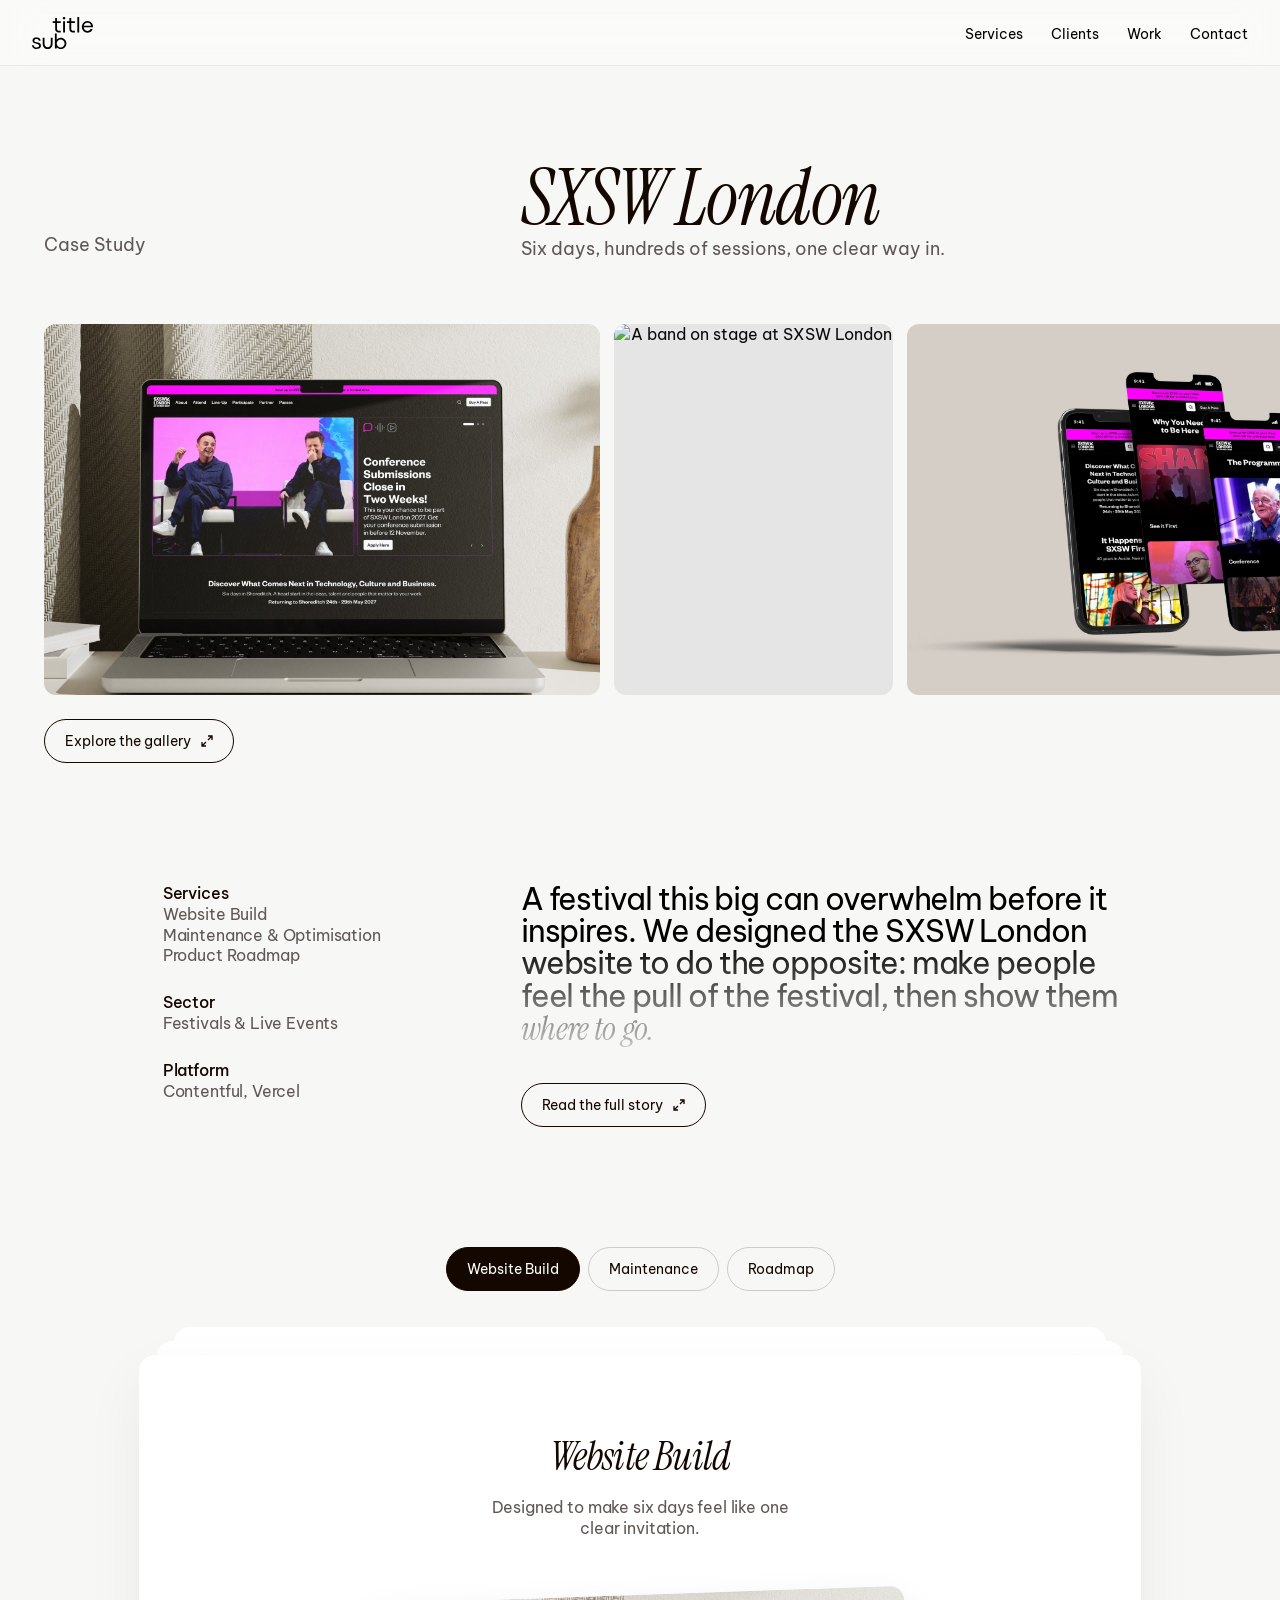
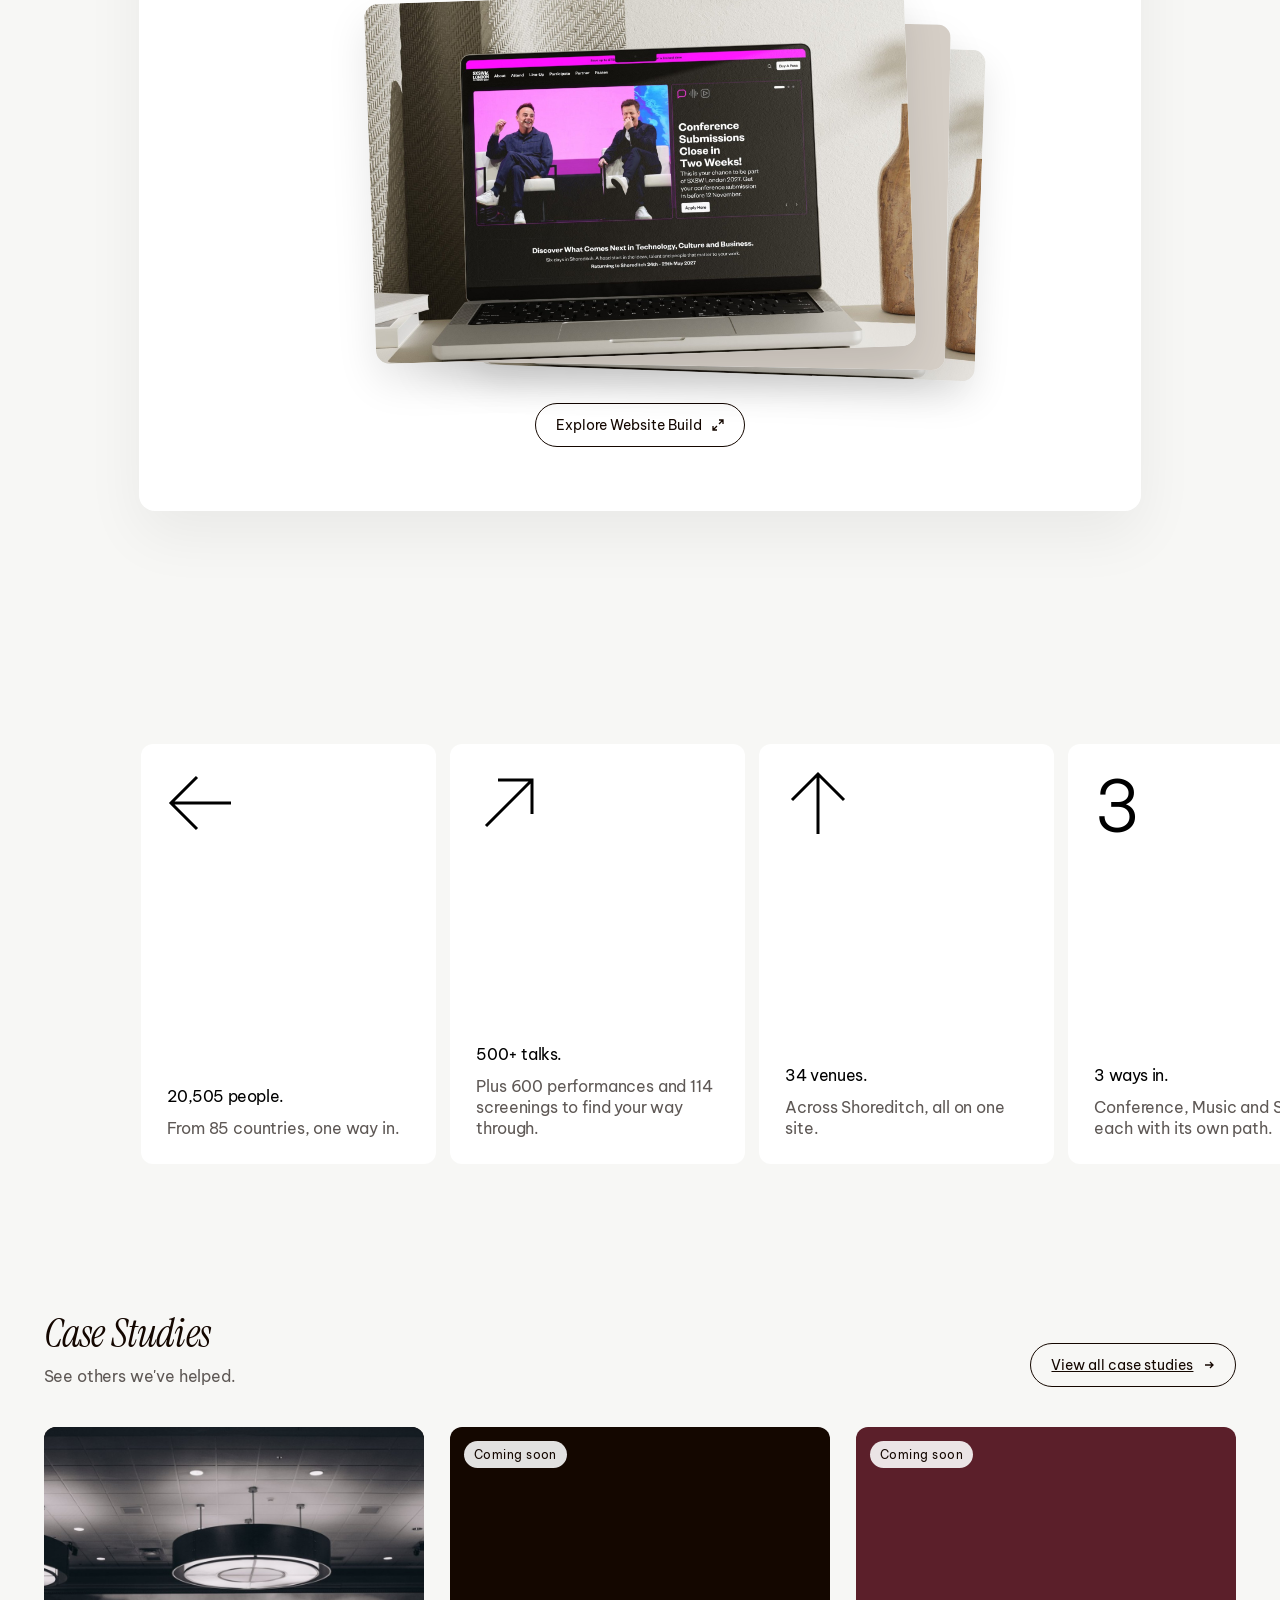
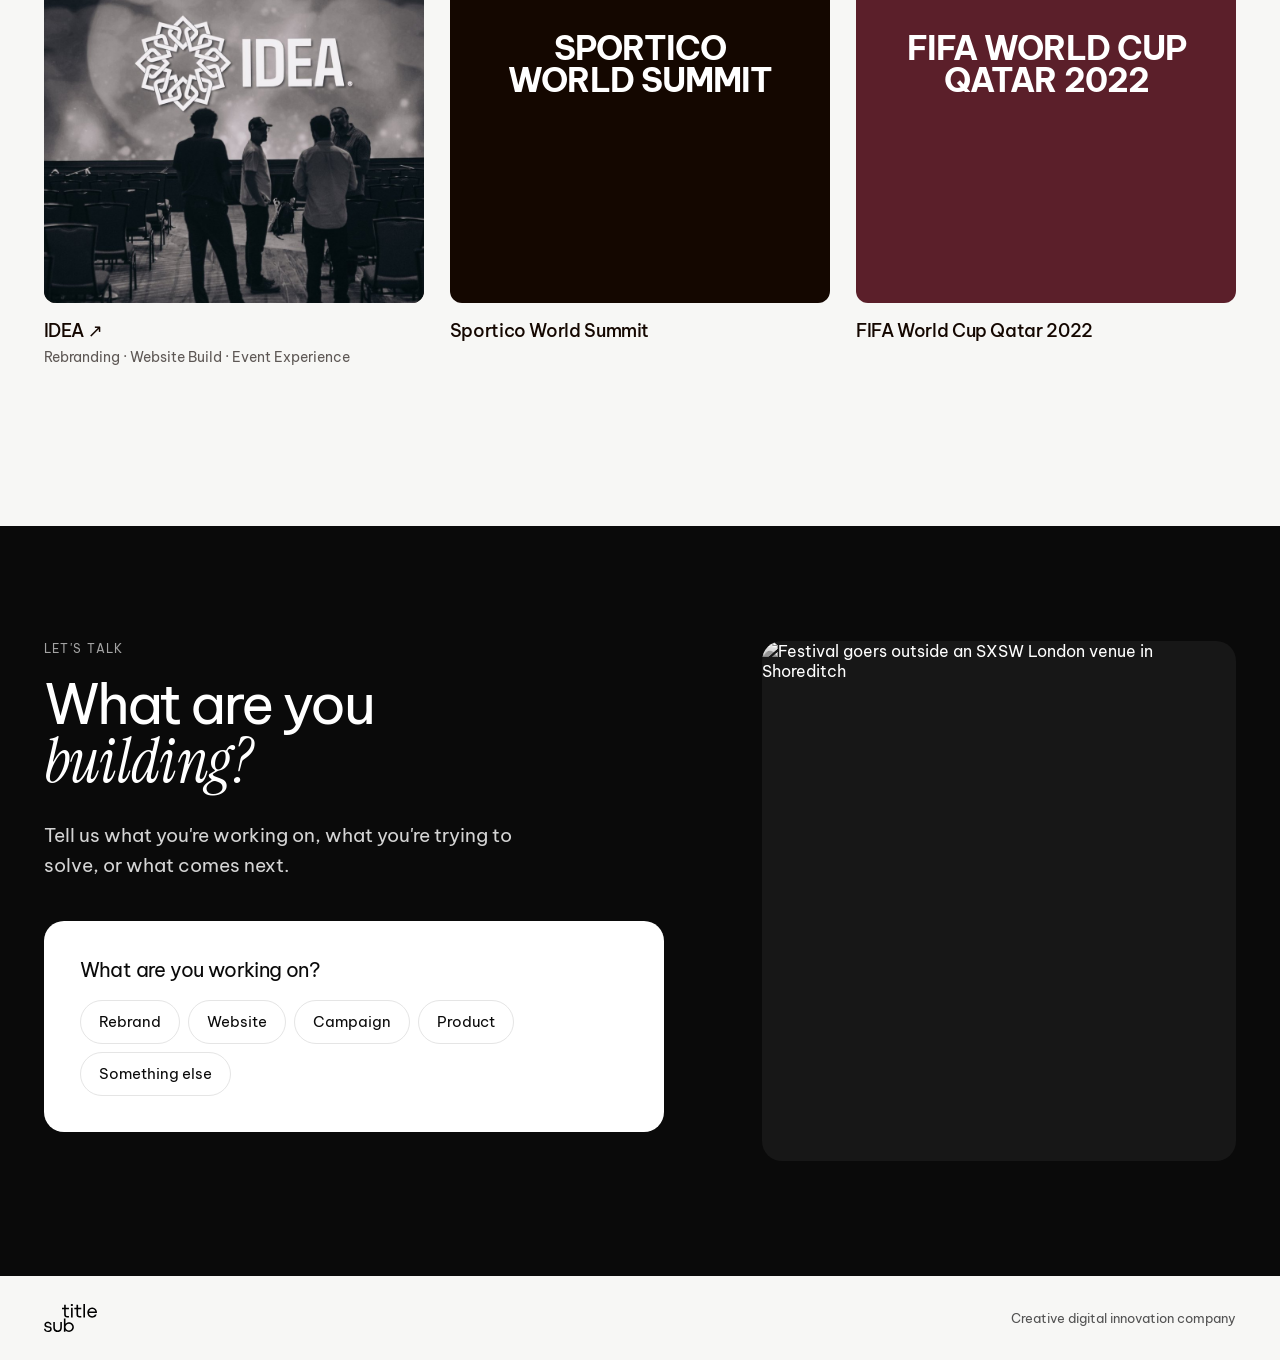
==== commit b3883e3c: "SXSW London: device mockups and stronger copy" ====
--- a/sxsw-london.html
+++ b/sxsw-london.html
@@ -292,19 +292,19 @@
     <small>Case Study</small>
     <div>
       <h1>SXSW London</h1>
-      <p>Giving a festival this big a home that keeps up.</p>
+      <p>Six days, hundreds of sessions, one clear way in.</p>
     </div>
   </div>
 
   <!-- GALLERY -->
   <section class="cs-gallery" aria-label="Gallery">
     <div class="cs-track" id="track">
-      <button class="cs-shot pano" data-g="0"><img src="assets/sxsw/site-hero.jpg" alt="The SXSW London homepage" loading="lazy"></button>
+      <button class="cs-shot wide" data-g="0"><img src="assets/sxsw/mock-laptop-home.jpg" alt="The SXSW London homepage on a laptop" loading="lazy"></button>
       <button class="cs-shot tall" data-g="1"><img src="https://images.ctfassets.net/ncjvo7rlyfez/h4J8EdS8bMXYxXBJUZVDj/52a35695a646c5efb65b553828e71e5d/KG2_8682_Q8OM0T9c_20260606093459.JPG?w=900&amp;h=1200&amp;fit=fill&amp;fm=webp" alt="A band on stage at SXSW London" loading="lazy"></button>
-      <button class="cs-shot wide" data-g="2"><img src="assets/sxsw/site-first.jpg" alt="The SXSW London homepage, It Happens at SXSW First" loading="lazy"></button>
+      <button class="cs-shot wide" data-g="2"><img src="assets/sxsw/mock-phones.jpg" alt="The SXSW London website on three phone screens" loading="lazy"></button>
       <button class="cs-shot tall" data-g="3"><img src="https://images.ctfassets.net/ncjvo7rlyfez/bzMeIE7NRul6E0bUDCexp/57a3efb393eb9eb62ca89957403a7200/SW2_1395_btLUSY7L_20260604041902__1_.jpg?w=900&amp;h=1200&amp;fit=fill&amp;fm=webp" alt="Festival goers outside an SXSW London venue in Shoreditch" loading="lazy"></button>
       <button class="cs-shot wide" data-g="4"><img src="https://images.ctfassets.net/ncjvo7rlyfez/2zlNXTRNYW9uEmYK6hXNoL/dda9cb0884a254b04e99f89d20ebfe8d/_DSC2339_NKCMnJgG_20260602102733.jpeg?w=1500&amp;h=1000&amp;fit=fill&amp;fm=webp" alt="A speaker on stage at SXSW London" loading="lazy"></button>
-      <button class="cs-shot wide" data-g="5"><img src="assets/sxsw/site-programme.jpg" alt="The programme on the SXSW London website" loading="lazy"></button>
+      <button class="cs-shot wide" data-g="5"><img src="assets/sxsw/mock-laptop-first.jpg" alt="See it First, Hear it First and the Programme on a laptop" loading="lazy"></button>
     </div>
     <div class="cs-gallery-cta"><button class="cs-pill" data-open="galSheet">Explore the gallery <svg viewBox="0 0 12 12" fill="none" stroke="currentColor" stroke-width="1.3" aria-hidden="true"><path d="M7 1h4v4M11 1 7 5M5 11H1V7M1 11l4-4"/></svg></button></div>
   </section>
@@ -317,7 +317,7 @@
       <div><dt>Platform</dt><dd>Contentful, Vercel</dd></div>
     </dl>
     <div class="cs-story reveal">
-      <p>SXSW spent four decades making Austin the place where what&#8217;s next shows up first. When it crossed the Atlantic, London needed a website as ambitious as <span class="serif">the festival itself.</span></p>
+      <p>A festival this big can overwhelm before it inspires. We designed the SXSW London website to do the opposite: make people feel the pull of the festival, then show them <span class="serif">where to go.</span></p>
       <button class="cs-pill" data-open="storySheet">Read the full story <svg viewBox="0 0 12 12" fill="none" stroke="currentColor" stroke-width="1.3" aria-hidden="true"><path d="M7 1h4v4M11 1 7 5M5 11H1V7M1 11l4-4"/></svg></button>
     </div>
   </div>
@@ -332,27 +332,27 @@
     <div class="deck" id="deck">
     <article class="cs-card" id="card-web" role="tabpanel" aria-labelledby="tab-web" data-pos="0">
       <h2 class="cs-title">Website Build</h2>
-      <p class="cs-body">The official home of SXSW London, built to carry six days of programme.</p>
+      <p class="cs-body">Designed to make six days feel like one clear invitation.</p>
       <div class="fan" data-open="webSheet" role="button" tabindex="0" aria-label="Explore Website Build">
-        <div class="f3"><img src="assets/sxsw/site-programme.jpg" alt="" loading="lazy" style="object-position:center top"></div>
-        <div class="f2"><img src="assets/sxsw/site-first.jpg" alt="" loading="lazy" style="object-position:center top"></div>
-        <div class="f1"><img src="assets/sxsw/site-hero.jpg" alt="" loading="lazy" style="object-position:left top"></div>
+        <div class="f3"><img src="assets/sxsw/mock-laptop-first.jpg" alt="" loading="lazy" style="object-position:center"></div>
+        <div class="f2"><img src="assets/sxsw/mock-phones.jpg" alt="" loading="lazy" style="object-position:center"></div>
+        <div class="f1"><img src="assets/sxsw/mock-laptop-home.jpg" alt="" loading="lazy" style="object-position:center"></div>
       </div>
       <button class="cs-pill" data-open="webSheet">Explore Website Build <svg viewBox="0 0 12 12" fill="none" stroke="currentColor" stroke-width="1.3" aria-hidden="true"><path d="M7 1h4v4M11 1 7 5M5 11H1V7M1 11l4-4"/></svg></button>
     </article>
     <article class="cs-card" id="card-care" role="tabpanel" aria-labelledby="tab-care" data-pos="1">
       <h2 class="cs-title">Maintenance</h2>
-      <p class="cs-body">Always on, from the first announcement to the last encore.</p>
+      <p class="cs-body">Always current, from the first announcement to the last encore.</p>
       <div class="fan" data-open="careSheet" role="button" tabindex="0" aria-label="Explore Maintenance">
         <div class="f3"><img src="https://images.ctfassets.net/ncjvo7rlyfez/h4J8EdS8bMXYxXBJUZVDj/52a35695a646c5efb65b553828e71e5d/KG2_8682_Q8OM0T9c_20260606093459.JPG?w=1100&amp;h=740&amp;fit=fill&amp;fm=webp" alt="" loading="lazy" style="object-position:center"></div>
         <div class="f2"><img src="https://images.ctfassets.net/ncjvo7rlyfez/bzMeIE7NRul6E0bUDCexp/57a3efb393eb9eb62ca89957403a7200/SW2_1395_btLUSY7L_20260604041902__1_.jpg?w=1100&amp;h=740&amp;fit=fill&amp;fm=webp" alt="" loading="lazy" style="object-position:center"></div>
-        <div class="f1"><img src="assets/sxsw/site-hero.jpg" alt="" loading="lazy" style="object-position:left top"></div>
+        <div class="f1"><img src="assets/sxsw/mock-laptop-home.jpg" alt="" loading="lazy" style="object-position:center"></div>
       </div>
       <button class="cs-pill" data-open="careSheet">Explore Maintenance <svg viewBox="0 0 12 12" fill="none" stroke="currentColor" stroke-width="1.3" aria-hidden="true"><path d="M7 1h4v4M11 1 7 5M5 11H1V7M1 11l4-4"/></svg></button>
     </article>
     <article class="cs-card" id="card-road" role="tabpanel" aria-labelledby="tab-road" data-pos="2">
       <h2 class="cs-title">Roadmap</h2>
-      <p class="cs-body">Every year a phase. Every phase shipped before the doors open.</p>
+      <p class="cs-body">Every year a phase. Every phase live before the doors open.</p>
       <div class="fan" data-open="roadSheet" role="button" tabindex="0" aria-label="Explore Roadmap">
         <div class="f3"><img src="https://images.ctfassets.net/ncjvo7rlyfez/2zlNXTRNYW9uEmYK6hXNoL/dda9cb0884a254b04e99f89d20ebfe8d/_DSC2339_NKCMnJgG_20260602102733.jpeg?w=1100&amp;h=740&amp;fit=fill&amp;fm=webp" alt="" loading="lazy" style="object-position:center"></div>
         <div class="f2"><img src="https://images.ctfassets.net/ncjvo7rlyfez/bzMeIE7NRul6E0bUDCexp/57a3efb393eb9eb62ca89957403a7200/SW2_1395_btLUSY7L_20260604041902__1_.jpg?w=1100&amp;h=740&amp;fit=fill&amp;fm=webp" alt="" loading="lazy" style="object-position:center"></div>
@@ -367,10 +367,10 @@
   <section class="cs-row-sec" aria-label="Impact">
     <h2 class="cs-title reveal">Impact</h2>
     <div class="cs-row">
-      <div class="impact-card"><div class="glyph"><svg viewBox="0 0 66 66" fill="none" stroke="#000" stroke-width="3"><path d="M64 33H4M30 7 4 33l26 26"/></svg></div><div><h3>20,505 people.</h3><p class="cs-body">From 85 countries came to the first edition.</p></div></div>
-      <div class="impact-card"><div class="glyph"><svg viewBox="0 0 66 66" fill="none" stroke="#000" stroke-width="3"><path d="M10 56 56 10M22 10h34v34"/></svg></div><div><h3>500+ talks.</h3><p class="cs-body">Plus 600 performances and 114 screenings in year one.</p></div></div>
-      <div class="impact-card"><div class="glyph"><svg viewBox="0 0 66 66" fill="none" stroke="#000" stroke-width="3"><path d="M33 64V4M7 30 33 4l26 26"/></svg></div><div><h3>34 venues.</h3><p class="cs-body">One site to find your way across Shoreditch.</p></div></div>
-      <div class="impact-card"><div class="glyph">3</div><div><h3>Year three.</h3><p class="cs-body">Back in Shoreditch, 24 to 29 May 2027.</p></div></div>
+      <div class="impact-card"><div class="glyph"><svg viewBox="0 0 66 66" fill="none" stroke="#000" stroke-width="3"><path d="M64 33H4M30 7 4 33l26 26"/></svg></div><div><h3>20,505 people.</h3><p class="cs-body">From 85 countries, one way in.</p></div></div>
+      <div class="impact-card"><div class="glyph"><svg viewBox="0 0 66 66" fill="none" stroke="#000" stroke-width="3"><path d="M10 56 56 10M22 10h34v34"/></svg></div><div><h3>500+ talks.</h3><p class="cs-body">Plus 600 performances and 114 screenings to find your way through.</p></div></div>
+      <div class="impact-card"><div class="glyph"><svg viewBox="0 0 66 66" fill="none" stroke="#000" stroke-width="3"><path d="M33 64V4M7 30 33 4l26 26"/></svg></div><div><h3>34 venues.</h3><p class="cs-body">Across Shoreditch, all on one site.</p></div></div>
+      <div class="impact-card"><div class="glyph">3</div><div><h3>3 ways in.</h3><p class="cs-body">Conference, Music and Screen, each with its own path.</p></div></div>
     </div>
   </section>
 
@@ -436,25 +436,25 @@
 <div class="sheet story-sheet" id="storySheet" role="dialog" aria-modal="true" aria-label="The full story">
   <button class="sheet-x" aria-label="Close">&#10005;</button>
   <div class="sheet-in">
-    <p class="lead-p">SXSW spent four decades making Austin the place where what&#8217;s next shows up first. When it crossed the Atlantic, London needed a website as ambitious as <span class="serif">the festival itself.</span></p>
-    <p class="cs-body">Six days. Venues across Shoreditch and east London. Hundreds of talks, gigs and screenings. One site had to carry all of it and still feel like SXSW.</p>
-    <p class="cs-body">We built the official SXSW London website on Contentful, so the festival team can publish the programme as fast as it changes.</p>
-    <p class="cs-body"><b>2025.</b> The first edition: 20,505 people from 85 countries, 34 venues, more than 500 talks, 600 performances and 114 screenings.</p>
-    <p class="cs-body"><b>2026.</b> The second edition grew across east London, from the Truman Brewery to the Barbican, with more than 800 speakers.</p>
-    <p class="cs-body"><b>2027.</b> Back in Shoreditch, 24 to 29 May. We plan each year as its own phase, scoped and shipped before the doors open.</p>
-    <p class="cs-body">Built for the first edition. Ready for <span class="serif">the next.</span></p>
+    <p class="lead-p">A festival this big can overwhelm before it inspires. We designed the SXSW London website to do the opposite: make people feel the pull of the festival, then show them <span class="serif">where to go.</span></p>
+    <p class="cs-body"><b>Lead with the feeling.</b> A black canvas, electric magenta and bold type bring the energy of a Shoreditch night onto every screen, before a single word is read.</p>
+    <p class="cs-body"><b>Prove the promise.</b> &#8220;It Happens at SXSW First&#8221; opens with stories people already know: Billie Eilish before her debut album, a film a year before its seven Oscars. Nobody has to be told why it matters. They see it.</p>
+    <p class="cs-body"><b>Sort by intent.</b> People come to see, to hear or to meet. See it First, Hear it First and Meet Them First let every visitor find their reason at a glance. Then the Programme opens into Conference, Music and Screen.</p>
+    <p class="cs-body"><b>Keep the next step in reach.</b> Offers, deadlines and Buy A Pass sit at the top of every page, so interest never has to go looking for a way in.</p>
+    <p class="cs-body"><b>Year after year.</b> 20,505 people from 85 countries came to the first edition in 2025. The second spread across east London in 2026. The third returns to Shoreditch, 24 to 29 May 2027, and the site is planned a phase at a time, live before the doors open.</p>
+    <p class="cs-body">One festival, endless ways in, and a site that makes it feel like <span class="serif">one clear invitation.</span></p>
   </div>
 </div>
 
 <div class="sheet gal-sheet" id="galSheet" role="dialog" aria-modal="true" aria-label="Gallery">
   <button class="sheet-x" aria-label="Close">&#10005;</button>
   <div class="sheet-in wide">
-    <img id="g0" src="assets/sxsw/site-hero.jpg" alt="The SXSW London homepage" loading="lazy">
+    <img id="g0" src="assets/sxsw/mock-laptop-home.jpg" alt="The SXSW London homepage on a laptop" loading="lazy">
     <img id="g1" src="https://images.ctfassets.net/ncjvo7rlyfez/h4J8EdS8bMXYxXBJUZVDj/52a35695a646c5efb65b553828e71e5d/KG2_8682_Q8OM0T9c_20260606093459.JPG?w=900&amp;h=1200&amp;fit=fill&amp;fm=webp" alt="A band on stage at SXSW London" loading="lazy">
-    <img id="g2" src="assets/sxsw/site-first.jpg" alt="The SXSW London homepage, It Happens at SXSW First" loading="lazy">
+    <img id="g2" src="assets/sxsw/mock-phones.jpg" alt="The SXSW London website on three phone screens" loading="lazy">
     <img id="g3" src="https://images.ctfassets.net/ncjvo7rlyfez/bzMeIE7NRul6E0bUDCexp/57a3efb393eb9eb62ca89957403a7200/SW2_1395_btLUSY7L_20260604041902__1_.jpg?w=900&amp;h=1200&amp;fit=fill&amp;fm=webp" alt="Festival goers outside an SXSW London venue in Shoreditch" loading="lazy">
     <img id="g4" src="https://images.ctfassets.net/ncjvo7rlyfez/2zlNXTRNYW9uEmYK6hXNoL/dda9cb0884a254b04e99f89d20ebfe8d/_DSC2339_NKCMnJgG_20260602102733.jpeg?w=1500&amp;h=1000&amp;fit=fill&amp;fm=webp" alt="A speaker on stage at SXSW London" loading="lazy">
-    <img id="g5" src="assets/sxsw/site-programme.jpg" alt="The programme on the SXSW London website" loading="lazy">
+    <img id="g5" src="assets/sxsw/mock-laptop-first.jpg" alt="See it First, Hear it First and the Programme on a laptop" loading="lazy">
     <img src="assets/sxsw/home-full.jpg" alt="The full SXSW London homepage" loading="lazy">
   </div>
 </div>
@@ -463,16 +463,19 @@
   <button class="sheet-x" aria-label="Close">&#10005;</button>
   <div class="sheet-in">
     <h2 class="cs-title">Website Build</h2>
-    <p class="cs-body intro">The official home of SXSW London, built to carry six days of programme.</p>
-
-    <div class="svc-item"><h4>Homepage</h4><p class="cs-body">Leads with what&#8217;s happening now, from the latest deadline to the next offer, with a clear path to a pass. Scroll inside the screen, or click to visit the live site.</p></div>
+    <p class="cs-body intro">Designed to make six days feel like one clear invitation.</p>
+
+    <div class="svc-item"><h4>Feel it first</h4><p class="cs-body">A dark canvas, electric magenta and bold type set the tone before a single word is read, and the page leads with what&#8217;s happening now. Scroll inside the screen, or click to visit the live site.</p></div>
     <div class="svc-media"><a class="site-link" href="https://www.sxswlondon.com/" target="_blank" rel="noopener" aria-label="Visit sxswlondon.com, opens in a new tab"><div class="scroll-box"><img src="assets/sxsw/home-full.jpg" alt="SXSW London homepage" loading="lazy"></div><span class="hint"><span>Visit sxswlondon.com &#8599;</span></span></a></div>
 
-    <div class="svc-item"><h4>The Programme</h4><p class="cs-body">Conference, Music and Screen, each with its own way into the line-up.</p></div>
-    <div class="svc-media"><img src="assets/sxsw/site-programme.jpg" alt="The programme on the SXSW London website" loading="lazy"></div>
-
-    <div class="svc-item"><h4>Content Platform</h4><p class="cs-body">Built on Contentful and hosted on Vercel. The festival team updates talks, artists and screenings themselves, on a site built for festival scale.</p></div>
-    <div class="svc-media"><img src="assets/sxsw/site-first.jpg" alt="The SXSW London homepage" loading="lazy"></div>
+    <div class="svc-item"><h4>Find your reason</h4><p class="cs-body">See it First, Hear it First, Meet Them First. Visitors pick why they&#8217;re coming, then the Programme opens into Conference, Music and Screen.</p></div>
+    <div class="svc-media"><img src="assets/sxsw/mock-laptop-first-full.jpg" alt="See it First, Hear it First and the Programme on a laptop" loading="lazy"></div>
+
+    <div class="svc-item"><h4>One tap from a pass</h4><p class="cs-body">On mobile, offers, deadlines and Buy A Pass stay at the top of every screen, wherever the festival takes you.</p></div>
+    <div class="svc-media"><img src="assets/sxsw/mock-phones.jpg" alt="The SXSW London website on three phone screens" loading="lazy"></div>
+
+    <div class="svc-item"><h4>Built to keep up</h4><p class="cs-body">Contentful and Vercel let the festival team update talks, artists and screenings themselves, as fast as the line-up moves.</p></div>
+    <div class="svc-media"><img src="assets/sxsw/mock-laptop-home-full.jpg" alt="The SXSW London homepage on a laptop" loading="lazy"></div>
   </div>
 </div>
 
@@ -480,12 +483,12 @@
   <button class="sheet-x" aria-label="Close">&#10005;</button>
   <div class="sheet-in">
     <h2 class="cs-title">Maintenance</h2>
-    <p class="cs-body intro">Always on, from the first announcement to the last encore.</p>
-
-    <div class="svc-item"><h4>Always Current</h4><p class="cs-body">Line-ups, offers and deadlines change by the hour. We keep the site current and steady through every announcement and on-sale.</p></div>
-    <div class="svc-media"><img src="assets/sxsw/site-hero.jpg" alt="The SXSW London homepage with a live deadline" loading="lazy"></div>
-
-    <div class="svc-item"><h4>Festival Week</h4><p class="cs-body">When six days of programme go live across the city, the site has to hold. That is when the work matters most.</p></div>
+    <p class="cs-body intro">Always current, from the first announcement to the last encore.</p>
+
+    <div class="svc-item"><h4>Always current</h4><p class="cs-body">Line-ups, offers and deadlines change by the hour. The site changes with them, through every announcement and on-sale.</p></div>
+    <div class="svc-media"><img src="assets/sxsw/mock-laptop-home-full.jpg" alt="The SXSW London homepage on a laptop" loading="lazy"></div>
+
+    <div class="svc-item"><h4>Festival week</h4><p class="cs-body">When six days go live across the city, the site carries the crowd. That is when the work counts most.</p></div>
     <div class="svc-media two"><img src="https://images.ctfassets.net/ncjvo7rlyfez/h4J8EdS8bMXYxXBJUZVDj/52a35695a646c5efb65b553828e71e5d/KG2_8682_Q8OM0T9c_20260606093459.JPG?w=900&amp;h=1200&amp;fit=fill&amp;fm=webp" alt="A band on stage at SXSW London" loading="lazy"><img src="https://images.ctfassets.net/ncjvo7rlyfez/bzMeIE7NRul6E0bUDCexp/57a3efb393eb9eb62ca89957403a7200/SW2_1395_btLUSY7L_20260604041902__1_.jpg?w=900&amp;h=1200&amp;fit=fill&amp;fm=webp" alt="Festival goers outside an SXSW London venue" loading="lazy"></div>
   </div>
 </div>
@@ -494,7 +497,7 @@
   <button class="sheet-x" aria-label="Close">&#10005;</button>
   <div class="sheet-in">
     <h2 class="cs-title">Roadmap</h2>
-    <p class="cs-body intro">Every year a phase. Every phase shipped before the doors open.</p>
+    <p class="cs-body intro">Every year a phase. Every phase live before the doors open.</p>
 
     <div class="svc-item"><h4>2025: Launch</h4><p class="cs-body">SXSW&#8217;s first edition outside Austin. 20,505 people from 85 countries, 34 venues and more than 500 talks across six days in Shoreditch.</p></div>
     <div class="svc-media"><img src="https://images.ctfassets.net/ncjvo7rlyfez/bzMeIE7NRul6E0bUDCexp/57a3efb393eb9eb62ca89957403a7200/SW2_1395_btLUSY7L_20260604041902__1_.jpg?w=1500&amp;h=1000&amp;fit=fill&amp;fm=webp" alt="Festival goers outside an SXSW London venue" loading="lazy"></div>
